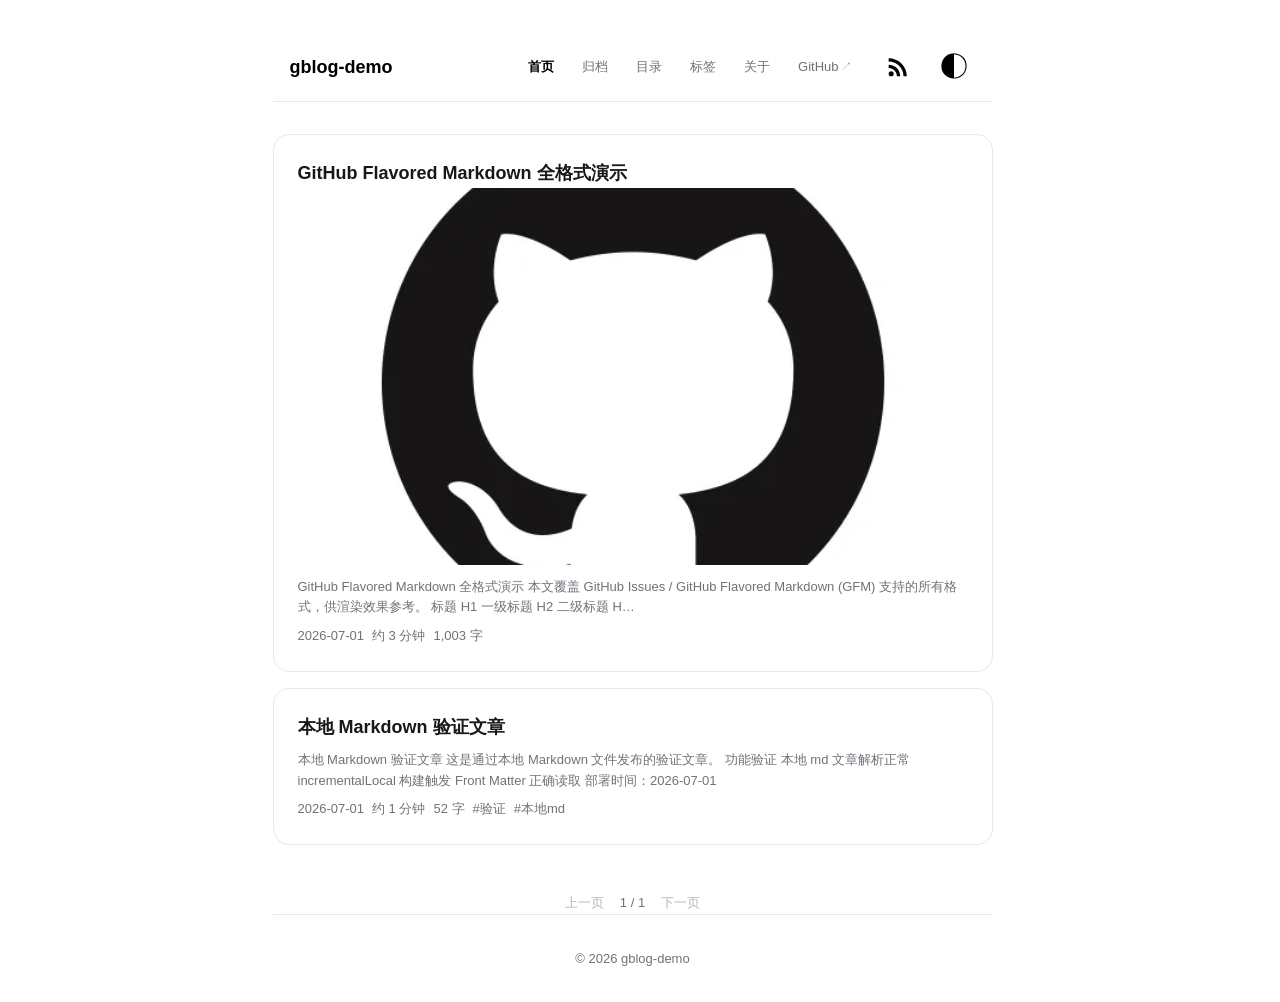
==== index.html @ 55677145 "build: workflow_dispatch" ====
<!doctype html>
<html lang="zh-CN" data-root="./">
  <head>
<meta charset="UTF-8" />
    <meta name="viewport" content="width=device-width, initial-scale=1.0" />
    <title>gblog-demo</title>
    <meta name="description" content="A static blog built from GitHub Issues and local Markdown" />
    <meta property="og:type" content="website" />
    <meta property="og:title" content="gblog-demo" />
    <meta property="og:site_name" content="gblog-demo" />
    <meta property="og:description" content="A static blog built from GitHub Issues and local Markdown" />
    <meta name="twitter:card" content="summary" />
    <meta name="twitter:title" content="gblog-demo" />
    <meta name="twitter:description" content="A static blog built from GitHub Issues and local Markdown" />
    
    
    
    <link rel="icon" type="image/svg+xml" href="./favicon.svg" />
    <!-- 字体: 全部使用系统字体栈 (不加载 web 字体, 不连第三方 CDN); 字体族见皮肤 --gb-font-*. -->
    <script>window.__data={site:fetch("./site.json").then(function(r){return r.json()}).catch(function(){return{}}),years:fetch("./data/years.json").then(function(r){return r.json()}).catch(function(){return[]})}</script>
    <script>window.__content={"toc":true,"tocMinHeadings":2,"tocCollapseBelow":5,"codeCopy":true,"imageZoom":true,"share":{"enabled":true,"networks":["copy","x","telegram","weibo"]},"widgets":true}</script>
    <script>window.__chrome=fetch((document.documentElement.dataset.root||"./")+"chrome.json").then(function(F){return F.json()}).catch(function(){return null});(function(){var F="theme";function M(){try{return localStorage.getItem(F)}catch(q){return null}}function I(){return M()||"system"}function O(){return window.matchMedia&&window.matchMedia("(prefers-color-scheme: dark)").matches}function J(q){return q==="dark"||q!=="light"&&O()}function A(){var q=I(),z=J(q);document.documentElement.classList.toggle("dark",z),document.documentElement.dataset.theme=q;var w=document.querySelector("iframe.giscus-frame");if(w&&w.contentWindow)w.contentWindow.postMessage({giscus:{setConfig:{theme:z?"https://night2049.github.io/gblog-demo/giscus-dark.css":"https://night2049.github.io/gblog-demo/giscus-light.css"}}},"https://giscus.app")}A();function P(){var q=J(I())?"light":"dark";try{localStorage.setItem(F,q)}catch(z){}A()}function L(){var q=location.pathname.split("/").pop()||"index.html",z=document.querySelectorAll(".site-nav a");for(var w=0;w<z.length;w++){var G=(z[w].getAttribute("href")||"").split("/").pop();if(G&&G===q)z[w].setAttribute("aria-current","page")}}function Q(){var q=document.querySelector(".site-header");if(!q)return;var z=window.scrollY||0,w=!1;function G(){w=!1;var B=window.scrollY||0;q.classList.toggle("is-scrolled",B>4);var R=window.matchMedia("(max-width: 767px)").matches;if(!R)q.classList.remove("is-hidden");else if(B<=8||B<z-4)q.classList.remove("is-hidden");else if(B>z+6)q.classList.add("is-hidden");z=B}window.addEventListener("scroll",function(){if(!w)w=!0,requestAnimationFrame(G)},{passive:!0})}if(document.addEventListener("DOMContentLoaded",function(){var q=document.getElementById("theme-toggle");if(q)q.addEventListener("click",P);L(),Q(),A()}),document.addEventListener("chrome:ready",L),window.matchMedia)window.matchMedia("(prefers-color-scheme: dark)").addEventListener("change",function(){if(I()==="system")A()});window.addEventListener("message",function(q){if(q.origin==="https://giscus.app"&&q.data&&q.data.giscus)A()})})();</script>
    <!-- app.css 置于内联脚本之后: 内联 kickoff/无闪烁脚本不被样式表加载阻塞 (规范: CSS 后的脚本须等样式表), 确保 fetch 最早发起. -->
    <link rel="stylesheet" href="./app.css" />
  </head>
  <body>
    <main class="page">
<header class="site-header">
      <div class="site-logo" id="site-logo"></div>
      <nav class="site-nav" id="site-nav"></nav>
      <div class="header-actions">
        <button
          id="nav-toggle"
          class="nav-toggle"
          type="button"
          aria-label="菜单"
          aria-haspopup="true"
          aria-controls="site-nav"
          aria-expanded="false"
        >
          <svg viewBox="0 0 24 24" width="28" height="28" fill="currentColor" aria-hidden="true">
            <path d="M3 6h18v2H3zm0 5h18v2H3zm0 5h18v2H3z" />
          </svg>
        </button>
        <div class="rss-menu" id="rss-menu">
          <button
            id="rss-toggle"
            class="rss-toggle"
            type="button"
            aria-label="订阅 (RSS)"
            aria-haspopup="true"
            aria-controls="rss-links"
            aria-expanded="false"
          >
            <svg viewBox="0 0 24 24" width="28" height="28" fill="currentColor" aria-hidden="true">
              <circle cx="6.18" cy="17.82" r="2.18" />
              <path d="M4 4.44v2.83c7.03 0 12.73 5.7 12.73 12.73h2.83C19.56 11.4 12.6 4.44 4 4.44z" />
              <path d="M4 10.1v2.83c3.9 0 7.07 3.17 7.07 7.07h2.83C13.9 14.4 9.6 10.1 4 10.1z" />
            </svg>
          </button>
          <div class="rss-panel" id="rss-links" role="menu" hidden></div>
        </div>
        <button
          id="theme-toggle"
          class="theme-toggle"
          type="button"
          aria-label="切换主题"
        ></button>
      </div>
    </header>
<!-- 列表页共用骨架 (挂载点超集): home/archive/tag/dir 共用, 各页专属脚本按需填充;
         未用到的空容器经 :empty 隐藏 (见 layout.css), 不产生视觉. -->
    <h1 id="page-title" class="post-title"></h1>
    <nav id="years" class="year-nav"></nav>
    <div id="map" class="dir-map"></div>
    <ul id="posts" class="post-list"></ul>
    <nav id="pager" class="pager"></nav>
<footer class="site-footer">
      <div class="footer-line" id="site-footer"></div>
    </footer>
    </main>
    <script src="./chrome.js" defer></script>
    <back-to-top></back-to-top>
    <script src="./browse.js" defer></script>
    <script src="./app.js" defer></script>
    <script src="./widgets.js" defer></script>
  </body>
</html>
---- app.css ----
/*! tailwindcss v4.3.2 | MIT License | https://tailwindcss.com */
@layer properties{@supports (((-webkit-hyphens:none)) and (not (margin-trim:inline))) or ((-moz-orient:inline) and (not (color:rgb(from red r g b)))){*,:before,:after,::backdrop{--tw-rotate-x:initial;--tw-rotate-y:initial;--tw-rotate-z:initial;--tw-skew-x:initial;--tw-skew-y:initial;--tw-shadow:0 0 #0000;--tw-shadow-color:initial;--tw-shadow-alpha:100%;--tw-inset-shadow:0 0 #0000;--tw-inset-shadow-color:initial;--tw-inset-shadow-alpha:100%;--tw-ring-color:initial;--tw-ring-shadow:0 0 #0000;--tw-inset-ring-color:initial;--tw-inset-ring-shadow:0 0 #0000;--tw-ring-inset:initial;--tw-ring-offset-width:0px;--tw-ring-offset-color:#fff;--tw-ring-offset-shadow:0 0 #0000;--tw-blur:initial;--tw-brightness:initial;--tw-contrast:initial;--tw-grayscale:initial;--tw-hue-rotate:initial;--tw-invert:initial;--tw-opacity:initial;--tw-saturate:initial;--tw-sepia:initial;--tw-drop-shadow:initial;--tw-drop-shadow-color:initial;--tw-drop-shadow-alpha:100%;--tw-drop-shadow-size:initial}}}@layer theme{:root,:host{--font-sans:ui-sans-serif, system-ui, sans-serif, "Apple Color Emoji", "Segoe UI Emoji", "Segoe UI Symbol", "Noto Color Emoji";--font-mono:ui-monospace, SFMono-Regular, Menlo, Monaco, Consolas, "Liberation Mono", "Courier New", monospace;--default-transition-duration:.15s;--default-transition-timing-function:cubic-bezier(.4, 0, .2, 1);--default-font-family:var(--font-sans);--default-mono-font-family:var(--font-mono)}}@layer base{*,:after,:before,::backdrop{box-sizing:border-box;border:0 solid;margin:0;padding:0}::file-selector-button{box-sizing:border-box;border:0 solid;margin:0;padding:0}html,:host{-webkit-text-size-adjust:100%;tab-size:4;line-height:1.5;font-family:var(--default-font-family,ui-sans-serif, system-ui, sans-serif, "Apple Color Emoji", "Segoe UI Emoji", "Segoe UI Symbol", "Noto Color Emoji");font-feature-settings:var(--default-font-feature-settings,normal);font-variation-settings:var(--default-font-variation-settings,normal);-webkit-tap-highlight-color:transparent}hr{height:0;color:inherit;border-top-width:1px}abbr:where([title]){-webkit-text-decoration:underline dotted;text-decoration:underline dotted}h1,h2,h3,h4,h5,h6{font-size:inherit;font-weight:inherit}a{color:inherit;-webkit-text-decoration:inherit;-webkit-text-decoration:inherit;-webkit-text-decoration:inherit;text-decoration:inherit}b,strong{font-weight:bolder}code,kbd,samp,pre{font-family:var(--default-mono-font-family,ui-monospace, SFMono-Regular, Menlo, Monaco, Consolas, "Liberation Mono", "Courier New", monospace);font-feature-settings:var(--default-mono-font-feature-settings,normal);font-variation-settings:var(--default-mono-font-variation-settings,normal);font-size:1em}small{font-size:80%}sub,sup{vertical-align:baseline;font-size:75%;line-height:0;position:relative}sub{bottom:-.25em}sup{top:-.5em}table{text-indent:0;border-color:inherit;border-collapse:collapse}:-moz-focusring{outline:auto}progress{vertical-align:baseline}summary{display:list-item}ol,ul,menu{list-style:none}img,svg,video,canvas,audio,iframe,embed,object{vertical-align:middle;display:block}img,video{max-width:100%;height:auto}button,input,select,optgroup,textarea{font:inherit;font-feature-settings:inherit;font-variation-settings:inherit;letter-spacing:inherit;color:inherit;opacity:1;background-color:#0000;border-radius:0}::file-selector-button{font:inherit;font-feature-settings:inherit;font-variation-settings:inherit;letter-spacing:inherit;color:inherit;opacity:1;background-color:#0000;border-radius:0}:where(select:is([multiple],[size])) optgroup{font-weight:bolder}:where(select:is([multiple],[size])) optgroup option{padding-inline-start:20px}::file-selector-button{margin-inline-end:4px}::placeholder{opacity:1}@supports (not ((-webkit-appearance:-apple-pay-button))) or (contain-intrinsic-size:1px){::placeholder{color:currentColor}@supports (color:color-mix(in lab, red, red)){::placeholder{color:color-mix(in oklab, currentcolor 50%, transparent)}}}textarea{resize:vertical}::-webkit-search-decoration{-webkit-appearance:none}::-webkit-date-and-time-value{min-height:1lh;text-align:inherit}::-webkit-datetime-edit{display:inline-flex}::-webkit-datetime-edit-fields-wrapper{padding:0}::-webkit-datetime-edit{padding-block:0}::-webkit-datetime-edit-year-field{padding-block:0}::-webkit-datetime-edit-month-field{padding-block:0}::-webkit-datetime-edit-day-field{padding-block:0}::-webkit-datetime-edit-hour-field{padding-block:0}::-webkit-datetime-edit-minute-field{padding-block:0}::-webkit-datetime-edit-second-field{padding-block:0}::-webkit-datetime-edit-millisecond-field{padding-block:0}::-webkit-datetime-edit-meridiem-field{padding-block:0}::-webkit-calendar-picker-indicator{line-height:1}:-moz-ui-invalid{box-shadow:none}button,input:where([type=button],[type=reset],[type=submit]){appearance:button}::file-selector-button{appearance:button}::-webkit-inner-spin-button{height:auto}::-webkit-outer-spin-button{height:auto}[hidden]:where(:not([hidden=until-found])){display:none!important}html{-webkit-text-size-adjust:100%;scrollbar-gutter:stable}body{background:var(--gb-surface);color:var(--gb-on-surface);font-family:var(--gb-font-body);font-size:var(--gb-text-body);margin:0;line-height:1.6}code,pre,kbd,samp{font-family:var(--gb-font-mono)}:focus-visible{outline:2px solid var(--gb-focus-ring);outline-offset:2px}img{max-width:100%;height:auto}}@layer components{.page{min-height:100dvh;max-width:var(--gb-measure);padding-inline:var(--gb-gutter);padding-block:var(--gb-space-6);flex-direction:column;margin-inline:auto;display:flex}.site-header{top:var(--gb-space-3);z-index:var(--gb-z-sticky);justify-content:space-between;align-items:center;gap:var(--gb-space-3);margin-bottom:var(--gb-space-6);padding-block:var(--gb-space-3);padding-inline:var(--gb-space-4);background:var(--gb-surface);border:1px solid #0000;border-bottom-color:var(--gb-outline-variant);flex-wrap:wrap;transition:transform .3s,border-radius .25s,box-shadow .25s,border-color .25s;display:flex;position:sticky}.site-header.is-scrolled{border-color:var(--gb-outline-variant);border-radius:var(--gb-shape-xl);box-shadow:var(--gb-shadow-paper)}.site-header.is-hidden{transform:translateY(-100%)}.site-logo{align-items:center;gap:var(--gb-space-2);font-size:var(--gb-text-title);font-weight:700;display:inline-flex}.site-logo-link{color:var(--gb-primary);text-decoration:none}.site-logo-img{width:auto;height:28px;display:block}.site-nav{align-items:center;gap:var(--gb-space-1);font-size:var(--gb-text-label);flex-wrap:wrap;flex:auto;justify-content:flex-end;display:flex}.site-nav a{min-height:44px;padding-inline:var(--gb-space-3);border-radius:var(--gb-shape-full);color:var(--gb-on-surface-variant);align-items:center;text-decoration:none;display:inline-flex}.site-nav a[aria-current=page]{color:var(--gb-primary);font-weight:600}.site-nav .nav-external:after{content:"↗";opacity:.7;margin-left:2px;font-size:.85em}.theme-toggle,.rss-toggle,.nav-toggle{cursor:pointer;width:44px;height:44px;color:var(--gb-primary);background:0 0;border:none;flex:none;justify-content:center;align-items:center;padding:0;line-height:1;transition:color .2s;display:inline-flex}.theme-toggle{font-size:1.75rem}.theme-toggle:before{content:"◐"}html[data-theme=light] .theme-toggle:before{content:"☀"}html[data-theme=dark] .theme-toggle:before{content:"☾"}.theme-toggle:hover,.rss-toggle:hover,.nav-toggle:hover,.rss-toggle[aria-expanded=true],.nav-toggle[aria-expanded=true]{color:var(--gb-primary)}@supports (color:color-mix(in lab, red, red)){.theme-toggle:hover,.rss-toggle:hover,.nav-toggle:hover,.rss-toggle[aria-expanded=true],.nav-toggle[aria-expanded=true]{color:color-mix(in srgb, var(--gb-primary) 78%, var(--gb-on-surface))}}.header-actions{align-items:center;gap:var(--gb-space-3);flex:none;margin-left:auto;display:inline-flex}.rss-menu{flex:none;display:inline-flex;position:relative}.rss-panel{top:calc(100% + var(--gb-space-2));z-index:var(--gb-z-overlay);min-width:9rem;padding:var(--gb-space-2);background:var(--gb-surface);border:1px solid var(--gb-outline-variant);border-radius:var(--gb-shape-md);box-shadow:var(--gb-shadow-2);flex-direction:column;gap:2px;display:flex;position:absolute;right:0}.rss-panel[hidden]{display:none}.rss-panel a{min-height:40px;padding:0 var(--gb-space-3);border-radius:var(--gb-shape-sm);color:var(--gb-on-surface-variant);font-size:var(--gb-text-label);align-items:center;text-decoration:none;display:flex}.rss-panel a:hover{background:var(--gb-state-hover);color:var(--gb-primary)}.rss-menu:has(#rss-links:empty){display:none}.post-list{gap:var(--gb-space-4);flex-direction:column;margin:0;padding:0;list-style:none;display:flex}.post-card{padding:calc(var(--gb-space-5) * var(--gb-density));border:1px solid var(--gb-outline-variant);border-radius:var(--gb-shape-lg);background:var(--gb-surface-container-low);text-decoration:none;display:block}.post-card-title{font-size:var(--gb-text-title);color:var(--gb-on-surface);font-weight:600}.post-meta{align-items:center;gap:var(--gb-space-2);margin-top:var(--gb-space-2);font-size:var(--gb-text-label);color:var(--gb-on-surface-variant);flex-wrap:wrap;display:flex}.post-card-date{color:var(--gb-on-surface-variant)}.tag{color:var(--gb-on-surface-variant);font-size:var(--gb-text-label);align-items:center;display:inline-flex}.tag-link{text-decoration:none}.pager{justify-content:center;align-items:center;gap:var(--gb-space-4);margin-top:var(--gb-space-7);font-size:var(--gb-text-label);color:var(--gb-on-surface-variant);display:flex}.pager a{color:var(--gb-primary);text-decoration:none}.pager a:hover{text-decoration:underline}.pager .disabled{color:var(--gb-on-surface-variant);opacity:.5}.empty{margin-top:var(--gb-space-7);text-align:center;font-size:var(--gb-text-label);color:var(--gb-on-surface-variant)}.post-article{margin-top:var(--gb-space-5);padding:var(--gb-space-7) var(--gb-space-6);background:var(--gb-surface);border:1px solid var(--gb-outline-variant);border-radius:var(--gb-shape-xl);box-shadow:var(--gb-shadow-paper)}.giscus{margin-top:var(--gb-space-5);padding:var(--gb-space-6);background:var(--gb-surface);border:1px solid var(--gb-outline-variant);border-radius:var(--gb-shape-xl);box-shadow:var(--gb-shadow-paper)}.dark .post-article,.dark .giscus,.dark .site-header.is-scrolled{box-shadow:none}.post-title{font-size:var(--gb-text-display);color:var(--gb-on-surface);font-weight:700;line-height:1.2}.post-meta-row{align-items:center;gap:var(--gb-space-2);margin-top:var(--gb-space-3);font-size:var(--gb-text-label);color:var(--gb-on-surface-variant);flex-wrap:wrap;display:flex}.year-nav{gap:var(--gb-space-2);margin:var(--gb-space-4) 0 var(--gb-space-6);flex-wrap:wrap;display:flex}.year-link{color:var(--gb-on-surface-variant);text-underline-offset:3px;font-size:var(--gb-text-label);text-decoration:underline}.year-link.active{color:var(--gb-primary);font-weight:600}.dir-map{gap:var(--gb-space-3);margin-top:var(--gb-space-5);flex-direction:column;display:flex}.dir-map-item{padding:var(--gb-space-4);border:1px solid var(--gb-outline-variant);border-radius:var(--gb-shape-lg);background:var(--gb-surface-container-low);color:var(--gb-on-surface);justify-content:space-between;align-items:center;text-decoration:none;display:flex}.dir-count{padding:2px var(--gb-space-2);border:1px solid var(--gb-outline-variant);border-radius:var(--gb-shape-full);color:var(--gb-on-surface-variant);font-size:var(--gb-text-label);align-items:center;display:inline-flex}.back-link{margin-bottom:var(--gb-space-3);color:var(--gb-primary);font-size:var(--gb-text-label);text-decoration:none;display:inline-block}.site-footer{color:var(--gb-on-surface-variant);font-size:var(--gb-text-label);margin-top:auto;line-height:1.8}.site-footer a{color:var(--gb-on-surface-variant);text-decoration:none}.site-footer a:hover{color:var(--gb-primary);text-decoration:underline}.footer-line{justify-content:center;align-items:center;gap:var(--gb-space-3);padding-top:var(--gb-space-6);border-top:1px solid var(--gb-outline-variant);flex-wrap:wrap;display:flex}.footer-beian{align-items:center;gap:4px;display:inline-flex}}@layer utilities{.absolute{position:absolute}.fixed{position:fixed}.relative{position:relative}.static{position:static}.container{width:100%}@media (min-width:40rem){.container{max-width:40rem}}@media (min-width:48rem){.container{max-width:48rem}}@media (min-width:64rem){.container{max-width:64rem}}@media (min-width:80rem){.container{max-width:80rem}}@media (min-width:96rem){.container{max-width:96rem}}.prose{color:var(--tw-prose-body);max-width:65ch}.prose :where(p):not(:where([class~=not-prose],[class~=not-prose] *)){margin-top:1.25em;margin-bottom:1.25em}.prose :where([class~=lead]):not(:where([class~=not-prose],[class~=not-prose] *)){color:var(--tw-prose-lead);margin-top:1.2em;margin-bottom:1.2em;font-size:1.25em;line-height:1.6}.prose :where(a):not(:where([class~=not-prose],[class~=not-prose] *)){color:var(--tw-prose-links);font-weight:500;text-decoration:underline}.prose :where(strong):not(:where([class~=not-prose],[class~=not-prose] *)){color:var(--tw-prose-bold);font-weight:600}.prose :where(a strong):not(:where([class~=not-prose],[class~=not-prose] *)),.prose :where(blockquote strong):not(:where([class~=not-prose],[class~=not-prose] *)),.prose :where(thead th strong):not(:where([class~=not-prose],[class~=not-prose] *)){color:inherit}.prose :where(ol):not(:where([class~=not-prose],[class~=not-prose] *)){margin-top:1.25em;margin-bottom:1.25em;padding-inline-start:1.625em;list-style-type:decimal}.prose :where(ol[type=A]):not(:where([class~=not-prose],[class~=not-prose] *)){list-style-type:upper-alpha}.prose :where(ol[type=a]):not(:where([class~=not-prose],[class~=not-prose] *)){list-style-type:lower-alpha}.prose :where(ol[type=A s]):not(:where([class~=not-prose],[class~=not-prose] *)){list-style-type:upper-alpha}.prose :where(ol[type=a s]):not(:where([class~=not-prose],[class~=not-prose] *)){list-style-type:lower-alpha}.prose :where(ol[type=I]):not(:where([class~=not-prose],[class~=not-prose] *)){list-style-type:upper-roman}.prose :where(ol[type=i]):not(:where([class~=not-prose],[class~=not-prose] *)){list-style-type:lower-roman}.prose :where(ol[type=I s]):not(:where([class~=not-prose],[class~=not-prose] *)){list-style-type:upper-roman}.prose :where(ol[type=i s]):not(:where([class~=not-prose],[class~=not-prose] *)){list-style-type:lower-roman}.prose :where(ol[type="1"]):not(:where([class~=not-prose],[class~=not-prose] *)){list-style-type:decimal}.prose :where(ul):not(:where([class~=not-prose],[class~=not-prose] *)){margin-top:1.25em;margin-bottom:1.25em;padding-inline-start:1.625em;list-style-type:disc}.prose :where(ol>li):not(:where([class~=not-prose],[class~=not-prose] *))::marker{color:var(--tw-prose-counters);font-weight:400}.prose :where(ul>li):not(:where([class~=not-prose],[class~=not-prose] *))::marker{color:var(--tw-prose-bullets)}.prose :where(dt):not(:where([class~=not-prose],[class~=not-prose] *)){color:var(--tw-prose-headings);margin-top:1.25em;font-weight:600}.prose :where(hr):not(:where([class~=not-prose],[class~=not-prose] *)){border-color:var(--tw-prose-hr);border-top-width:1px;margin-top:3em;margin-bottom:3em}.prose :where(blockquote):not(:where([class~=not-prose],[class~=not-prose] *)){color:var(--tw-prose-quotes);border-inline-start-width:.25rem;border-inline-start-color:var(--tw-prose-quote-borders);quotes:"“""”""‘""’";margin-top:1.6em;margin-bottom:1.6em;padding-inline-start:1em;font-style:italic;font-weight:500}.prose :where(blockquote p:first-of-type):not(:where([class~=not-prose],[class~=not-prose] *)):before{content:open-quote}.prose :where(blockquote p:last-of-type):not(:where([class~=not-prose],[class~=not-prose] *)):after{content:close-quote}.prose :where(h1):not(:where([class~=not-prose],[class~=not-prose] *)){color:var(--tw-prose-headings);margin-top:0;margin-bottom:.888889em;font-size:2.25em;font-weight:800;line-height:1.11111}.prose :where(h1 strong):not(:where([class~=not-prose],[class~=not-prose] *)){color:inherit;font-weight:900}.prose :where(h2):not(:where([class~=not-prose],[class~=not-prose] *)){color:var(--tw-prose-headings);margin-top:2em;margin-bottom:1em;font-size:1.5em;font-weight:700;line-height:1.33333}.prose :where(h2 strong):not(:where([class~=not-prose],[class~=not-prose] *)){color:inherit;font-weight:800}.prose :where(h3):not(:where([class~=not-prose],[class~=not-prose] *)){color:var(--tw-prose-headings);margin-top:1.6em;margin-bottom:.6em;font-size:1.25em;font-weight:600;line-height:1.6}.prose :where(h3 strong):not(:where([class~=not-prose],[class~=not-prose] *)){color:inherit;font-weight:700}.prose :where(h4):not(:where([class~=not-prose],[class~=not-prose] *)){color:var(--tw-prose-headings);margin-top:1.5em;margin-bottom:.5em;font-weight:600;line-height:1.5}.prose :where(h4 strong):not(:where([class~=not-prose],[class~=not-prose] *)){color:inherit;font-weight:700}.prose :where(img):not(:where([class~=not-prose],[class~=not-prose] *)){margin-top:2em;margin-bottom:2em}.prose :where(picture):not(:where([class~=not-prose],[class~=not-prose] *)){margin-top:2em;margin-bottom:2em;display:block}.prose :where(video):not(:where([class~=not-prose],[class~=not-prose] *)){margin-top:2em;margin-bottom:2em}.prose :where(kbd):not(:where([class~=not-prose],[class~=not-prose] *)){color:var(--tw-prose-kbd);box-shadow:0 0 0 1px var(--tw-prose-kbd-shadows), 0 3px 0 var(--tw-prose-kbd-shadows);padding-top:.1875em;padding-inline-end:.375em;padding-bottom:.1875em;border-radius:.3125rem;padding-inline-start:.375em;font-family:inherit;font-size:.875em;font-weight:500}.prose :where(code):not(:where([class~=not-prose],[class~=not-prose] *)){color:var(--tw-prose-code);font-size:.875em;font-weight:600}.prose :where(code):not(:where([class~=not-prose],[class~=not-prose] *)):before,.prose :where(code):not(:where([class~=not-prose],[class~=not-prose] *)):after{content:"`"}.prose :where(a code):not(:where([class~=not-prose],[class~=not-prose] *)),.prose :where(h1 code):not(:where([class~=not-prose],[class~=not-prose] *)){color:inherit}.prose :where(h2 code):not(:where([class~=not-prose],[class~=not-prose] *)){color:inherit;font-size:.875em}.prose :where(h3 code):not(:where([class~=not-prose],[class~=not-prose] *)){color:inherit;font-size:.9em}.prose :where(h4 code):not(:where([class~=not-prose],[class~=not-prose] *)),.prose :where(blockquote code):not(:where([class~=not-prose],[class~=not-prose] *)),.prose :where(thead th code):not(:where([class~=not-prose],[class~=not-prose] *)){color:inherit}.prose :where(pre):not(:where([class~=not-prose],[class~=not-prose] *)){color:var(--tw-prose-pre-code);background-color:var(--tw-prose-pre-bg);padding-top:.857143em;padding-inline-end:1.14286em;padding-bottom:.857143em;border-radius:.375rem;margin-top:1.71429em;margin-bottom:1.71429em;padding-inline-start:1.14286em;font-size:.875em;font-weight:400;line-height:1.71429;overflow-x:auto}.prose :where(pre code):not(:where([class~=not-prose],[class~=not-prose] *)){font-weight:inherit;color:inherit;font-size:inherit;font-family:inherit;line-height:inherit;background-color:#0000;border-width:0;border-radius:0;padding:0}.prose :where(pre code):not(:where([class~=not-prose],[class~=not-prose] *)):before,.prose :where(pre code):not(:where([class~=not-prose],[class~=not-prose] *)):after{content:none}.prose :where(table):not(:where([class~=not-prose],[class~=not-prose] *)){table-layout:auto;width:100%;margin-top:2em;margin-bottom:2em;font-size:.875em;line-height:1.71429}.prose :where(thead):not(:where([class~=not-prose],[class~=not-prose] *)){border-bottom-width:1px;border-bottom-color:var(--tw-prose-th-borders)}.prose :where(thead th):not(:where([class~=not-prose],[class~=not-prose] *)){color:var(--tw-prose-headings);vertical-align:bottom;padding-inline-end:.571429em;padding-bottom:.571429em;padding-inline-start:.571429em;font-weight:600}.prose :where(tbody tr):not(:where([class~=not-prose],[class~=not-prose] *)){border-bottom-width:1px;border-bottom-color:var(--tw-prose-td-borders)}.prose :where(tbody tr:last-child):not(:where([class~=not-prose],[class~=not-prose] *)){border-bottom-width:0}.prose :where(tbody td):not(:where([class~=not-prose],[class~=not-prose] *)){vertical-align:baseline}.prose :where(tfoot):not(:where([class~=not-prose],[class~=not-prose] *)){border-top-width:1px;border-top-color:var(--tw-prose-th-borders)}.prose :where(tfoot td):not(:where([class~=not-prose],[class~=not-prose] *)){vertical-align:top}.prose :where(th,td):not(:where([class~=not-prose],[class~=not-prose] *)){text-align:start}.prose :where(figure>*):not(:where([class~=not-prose],[class~=not-prose] *)){margin-top:0;margin-bottom:0}.prose :where(figcaption):not(:where([class~=not-prose],[class~=not-prose] *)){color:var(--tw-prose-captions);margin-top:.857143em;font-size:.875em;line-height:1.42857}.prose{--tw-prose-body:oklch(37.3% .034 259.733);--tw-prose-headings:oklch(21% .034 264.665);--tw-prose-lead:oklch(44.6% .03 256.802);--tw-prose-links:oklch(21% .034 264.665);--tw-prose-bold:oklch(21% .034 264.665);--tw-prose-counters:oklch(55.1% .027 264.364);--tw-prose-bullets:oklch(87.2% .01 258.338);--tw-prose-hr:oklch(92.8% .006 264.531);--tw-prose-quotes:oklch(21% .034 264.665);--tw-prose-quote-borders:oklch(92.8% .006 264.531);--tw-prose-captions:oklch(55.1% .027 264.364);--tw-prose-kbd:oklch(21% .034 264.665);--tw-prose-kbd-shadows:oklab(21% -.00316127 -.0338527/.1);--tw-prose-code:oklch(21% .034 264.665);--tw-prose-pre-code:oklch(92.8% .006 264.531);--tw-prose-pre-bg:oklch(27.8% .033 256.848);--tw-prose-th-borders:oklch(87.2% .01 258.338);--tw-prose-td-borders:oklch(92.8% .006 264.531);--tw-prose-invert-body:oklch(87.2% .01 258.338);--tw-prose-invert-headings:#fff;--tw-prose-invert-lead:oklch(70.7% .022 261.325);--tw-prose-invert-links:#fff;--tw-prose-invert-bold:#fff;--tw-prose-invert-counters:oklch(70.7% .022 261.325);--tw-prose-invert-bullets:oklch(44.6% .03 256.802);--tw-prose-invert-hr:oklch(37.3% .034 259.733);--tw-prose-invert-quotes:oklch(96.7% .003 264.542);--tw-prose-invert-quote-borders:oklch(37.3% .034 259.733);--tw-prose-invert-captions:oklch(70.7% .022 261.325);--tw-prose-invert-kbd:#fff;--tw-prose-invert-kbd-shadows:#ffffff1a;--tw-prose-invert-code:#fff;--tw-prose-invert-pre-code:oklch(87.2% .01 258.338);--tw-prose-invert-pre-bg:#00000080;--tw-prose-invert-th-borders:oklch(44.6% .03 256.802);--tw-prose-invert-td-borders:oklch(37.3% .034 259.733);font-size:1rem;line-height:1.75}.prose :where(picture>img):not(:where([class~=not-prose],[class~=not-prose] *)){margin-top:0;margin-bottom:0}.prose :where(li):not(:where([class~=not-prose],[class~=not-prose] *)){margin-top:.5em;margin-bottom:.5em}.prose :where(ol>li):not(:where([class~=not-prose],[class~=not-prose] *)),.prose :where(ul>li):not(:where([class~=not-prose],[class~=not-prose] *)){padding-inline-start:.375em}.prose :where(.prose>ul>li p):not(:where([class~=not-prose],[class~=not-prose] *)){margin-top:.75em;margin-bottom:.75em}.prose :where(.prose>ul>li>p:first-child):not(:where([class~=not-prose],[class~=not-prose] *)){margin-top:1.25em}.prose :where(.prose>ul>li>p:last-child):not(:where([class~=not-prose],[class~=not-prose] *)){margin-bottom:1.25em}.prose :where(.prose>ol>li>p:first-child):not(:where([class~=not-prose],[class~=not-prose] *)){margin-top:1.25em}.prose :where(.prose>ol>li>p:last-child):not(:where([class~=not-prose],[class~=not-prose] *)){margin-bottom:1.25em}.prose :where(ul ul,ul ol,ol ul,ol ol):not(:where([class~=not-prose],[class~=not-prose] *)){margin-top:.75em;margin-bottom:.75em}.prose :where(dl):not(:where([class~=not-prose],[class~=not-prose] *)){margin-top:1.25em;margin-bottom:1.25em}.prose :where(dd):not(:where([class~=not-prose],[class~=not-prose] *)){margin-top:.5em;padding-inline-start:1.625em}.prose :where(hr+*):not(:where([class~=not-prose],[class~=not-prose] *)),.prose :where(h2+*):not(:where([class~=not-prose],[class~=not-prose] *)),.prose :where(h3+*):not(:where([class~=not-prose],[class~=not-prose] *)),.prose :where(h4+*):not(:where([class~=not-prose],[class~=not-prose] *)){margin-top:0}.prose :where(thead th:first-child):not(:where([class~=not-prose],[class~=not-prose] *)){padding-inline-start:0}.prose :where(thead th:last-child):not(:where([class~=not-prose],[class~=not-prose] *)){padding-inline-end:0}.prose :where(tbody td,tfoot td):not(:where([class~=not-prose],[class~=not-prose] *)){padding-top:.571429em;padding-inline-end:.571429em;padding-bottom:.571429em;padding-inline-start:.571429em}.prose :where(tbody td:first-child,tfoot td:first-child):not(:where([class~=not-prose],[class~=not-prose] *)){padding-inline-start:0}.prose :where(tbody td:last-child,tfoot td:last-child):not(:where([class~=not-prose],[class~=not-prose] *)){padding-inline-end:0}.prose :where(figure):not(:where([class~=not-prose],[class~=not-prose] *)){margin-top:2em;margin-bottom:2em}.prose :where(.prose>:first-child):not(:where([class~=not-prose],[class~=not-prose] *)){margin-top:0}.prose :where(.prose>:last-child):not(:where([class~=not-prose],[class~=not-prose] *)){margin-bottom:0}.block{display:block}.contents{display:contents}.hidden{display:none}.inline{display:inline}.transform{transform:var(--tw-rotate-x,) var(--tw-rotate-y,) var(--tw-rotate-z,) var(--tw-skew-x,) var(--tw-skew-y,)}.resize{resize:both}.truncate{text-overflow:ellipsis;white-space:nowrap;overflow:hidden}.shadow{--tw-shadow:0 1px 3px 0 var(--tw-shadow-color,#0000001a), 0 1px 2px -1px var(--tw-shadow-color,#0000001a);box-shadow:var(--tw-inset-shadow), var(--tw-inset-ring-shadow), var(--tw-ring-offset-shadow), var(--tw-ring-shadow), var(--tw-shadow)}.filter{filter:var(--tw-blur,) var(--tw-brightness,) var(--tw-contrast,) var(--tw-grayscale,) var(--tw-hue-rotate,) var(--tw-invert,) var(--tw-saturate,) var(--tw-sepia,) var(--tw-drop-shadow,)}.transition{transition-property:color,background-color,border-color,outline-color,text-decoration-color,fill,stroke,--tw-gradient-from,--tw-gradient-via,--tw-gradient-to,opacity,box-shadow,transform,translate,scale,rotate,filter,-webkit-backdrop-filter,backdrop-filter,display,content-visibility,overlay,pointer-events;transition-timing-function:var(--tw-ease,var(--default-transition-timing-function));transition-duration:var(--tw-duration,var(--default-transition-duration))}}:root{--gb-shape-xs:4px;--gb-shape-sm:8px;--gb-shape-md:12px;--gb-shape-lg:16px;--gb-shape-xl:32px;--gb-shape-full:9999px;--gb-space-1:4px;--gb-space-2:8px;--gb-space-3:12px;--gb-space-4:16px;--gb-space-5:24px;--gb-space-6:32px;--gb-space-7:48px;--gb-space-8:64px;--gb-density:1;--gb-gutter:16px;--gb-measure:48rem;--gb-z-base:0;--gb-z-sticky:100;--gb-z-overlay:1000;--gb-z-fab:1100;--gb-z-toast:1200;--gb-font-body:-apple-system, BlinkMacSystemFont, "Segoe UI", "PingFang SC", "Microsoft YaHei", "Noto Sans SC", sans-serif;--gb-font-display:var(--gb-font-body);--gb-font-mono:ui-monospace, SFMono-Regular, Menlo, Consolas, monospace;--gb-text-display:clamp(1.75rem, 1.15rem + 2.6vw, 2.25rem);--gb-text-headline:clamp(1.4rem, 1.05rem + 1.5vw, 1.75rem);--gb-text-title:1.125rem;--gb-text-body:1rem;--gb-text-label:.8125rem;--gb-primary:#3b5bdb;--gb-on-primary:#fff;--gb-primary-container:#eef2ff;--gb-on-primary-container:#1c2e6b;--gb-secondary:#71717a;--gb-on-secondary:#fff;--gb-error:#dc2626;--gb-on-error:#fff;--gb-outline:#d4d4d8;--gb-outline-variant:#e8e8ea;--gb-surface:#fff;--gb-surface-dim:#fff;--gb-surface-bright:#fff;--gb-surface-container-lowest:#fff;--gb-surface-container-low:#fff;--gb-surface-container:#fff;--gb-surface-container-high:#f4f4f5;--gb-surface-container-highest:#e4e4e7;--gb-on-surface:#18181b;--gb-on-surface-variant:#71717a;--gb-shadow-1:0 1px 2px #18181b0d;--gb-shadow-2:0 6px 24px #18181b14;--gb-shadow-paper:0 1px 2px #18181b08, 0 6px 22px #18181b0b;--gb-state-hover:var(--gb-primary)}@supports (color:color-mix(in lab, red, red)){:root{--gb-state-hover:color-mix(in srgb, var(--gb-primary) 8%, transparent)}}:root{--gb-state-focus:var(--gb-primary)}@supports (color:color-mix(in lab, red, red)){:root{--gb-state-focus:color-mix(in srgb, var(--gb-primary) 10%, transparent)}}:root{--gb-state-pressed:var(--gb-primary)}@supports (color:color-mix(in lab, red, red)){:root{--gb-state-pressed:color-mix(in srgb, var(--gb-primary) 10%, transparent)}}:root{--gb-focus-ring:var(--gb-primary);--gb-hl-bg:#fafafa;--gb-hl-fg:#24292e;--gb-hl-comment:#6a737d;--gb-hl-keyword:#d73a49;--gb-hl-func:#6f42c1;--gb-hl-string:#032f62;--gb-hl-number:#005cc5;--gb-hl-variable:#e36209;--gb-hl-section:#22863a;--gb-toc-width:14rem;--gb-zoom-overlay:#18181bb8;--gb-error-code-size:clamp(6rem, 22vw, 13rem)}.prose{--tw-prose-body:var(--gb-on-surface);--tw-prose-headings:var(--gb-on-surface);--tw-prose-lead:var(--gb-on-surface-variant);--tw-prose-links:var(--gb-primary);--tw-prose-bold:var(--gb-on-surface);--tw-prose-counters:var(--gb-on-surface-variant);--tw-prose-bullets:var(--gb-outline);--tw-prose-hr:var(--gb-outline-variant);--tw-prose-quotes:var(--gb-on-surface-variant);--tw-prose-quote-borders:var(--gb-outline-variant);--tw-prose-captions:var(--gb-on-surface-variant);--tw-prose-kbd:var(--gb-on-surface);--tw-prose-kbd-shadows:15 23 42;--tw-prose-code:var(--gb-on-surface);--tw-prose-pre-code:var(--gb-hl-fg);--tw-prose-pre-bg:var(--gb-hl-bg);--tw-prose-th-borders:var(--gb-outline-variant);--tw-prose-td-borders:var(--gb-outline-variant);max-width:none;font-size:var(--gb-text-body);color:var(--gb-on-surface);line-height:1.75}.prose :where(h2,h3):not(:first-child){margin-top:var(--gb-space-6)}.prose :where(table){display:block;overflow-x:auto}.post-article pre{background:var(--gb-hl-bg);border:1px solid var(--gb-outline-variant);border-radius:var(--gb-shape-md);padding:0;overflow:hidden}.post-article pre code{padding:var(--gb-space-4);color:var(--gb-hl-fg);background:0 0;font-size:.875rem;display:block;overflow-x:auto}.hljs-comment,.hljs-quote{color:var(--gb-hl-comment);font-style:italic}.hljs-keyword,.hljs-selector-tag,.hljs-literal,.hljs-doctag,.hljs-meta .hljs-keyword{color:var(--gb-hl-keyword)}.hljs-title,.hljs-title.function_,.hljs-name{color:var(--gb-hl-func)}.hljs-section{color:var(--gb-hl-section);font-weight:700}.hljs-string,.hljs-regexp,.hljs-addition,.hljs-meta .hljs-string{color:var(--gb-hl-string)}.hljs-number,.hljs-built_in,.hljs-type,.hljs-symbol,.hljs-bullet,.hljs-link{color:var(--gb-hl-number)}.hljs-variable,.hljs-template-variable,.hljs-attr,.hljs-attribute,.hljs-tag{color:var(--gb-hl-variable)}.hljs-emphasis{font-style:italic}.hljs-strong{font-weight:700}.hljs-deletion{color:var(--gb-hl-keyword)}#page-title:empty,.year-nav:empty,.dir-map:empty,.site-footer .footer-line:empty{display:none}@media (min-width:768px){:root{--gb-gutter:24px}}@media (max-width:767px){.post-article,.giscus{padding:var(--gb-space-5) var(--gb-space-4);border-radius:var(--gb-shape-lg)}}@media (prefers-reduced-motion:reduce){*,:before,:after{transition:none!important;animation:none!important}}post-toc{right:var(--gb-space-4);bottom:calc(var(--gb-space-7) + env(safe-area-inset-bottom,0px));z-index:var(--gb-z-overlay);width:min(20rem, calc(100vw - 2 * var(--gb-gutter)));max-height:60vh;padding:var(--gb-space-2) var(--gb-space-3);border:1px solid var(--gb-outline-variant);border-radius:var(--gb-shape-lg);background:var(--gb-surface);box-shadow:var(--gb-shadow-2);font-size:var(--gb-text-label);opacity:0;visibility:hidden;transform:translateY(var(--gb-space-3));transition:opacity .2s,transform .2s,visibility .2s;position:fixed;overflow-y:auto}post-toc.is-open{opacity:1;visibility:visible;transform:none}post-toc:empty{display:none}.toc-head{width:100%;margin-bottom:var(--gb-space-1);padding:var(--gb-space-1) var(--gb-space-2);color:var(--gb-on-surface);font:inherit;text-align:left;cursor:pointer;background:0 0;border:none;font-weight:600;display:block}post-toc .toc-list{padding-left:var(--gb-space-3);margin:0;list-style:none}post-toc>.toc-list{padding-left:0}post-toc .toc-list-item{margin:1px 0}post-toc .toc-link{min-height:32px;padding:var(--gb-space-1) var(--gb-space-2);border-radius:var(--gb-shape-sm);color:var(--gb-on-surface-variant);overflow-wrap:anywhere;line-height:1.5;text-decoration:none;display:block}post-toc .toc-link:hover{background:var(--gb-state-hover);color:var(--gb-primary)}post-toc .toc-link.is-active-link{color:var(--gb-primary);font-weight:600}@media (min-width:1280px){post-toc{top:6.5rem;bottom:auto;left:calc(50% - var(--gb-measure) / 2 - var(--gb-toc-width) - var(--gb-space-5));width:var(--gb-toc-width);max-height:calc(100vh - 9rem);z-index:var(--gb-z-sticky);opacity:1;visibility:visible;background:var(--gb-surface-container-low);box-shadow:none;margin:0;position:fixed;right:auto;transform:none}post-toc:not(.few-entries) .toc-head{cursor:default}post-toc.few-entries:not(.is-open) .toc-list{display:none}post-toc.few-entries .toc-head:after{content:"▸";margin-left:var(--gb-space-2);color:var(--gb-on-surface-variant);font-size:.85em}post-toc.few-entries.is-open .toc-head:after{content:"▾"}}reading-progress{z-index:var(--gb-z-overlay);background:var(--gb-primary);pointer-events:none;width:0;height:3px;transition:width .1s linear;display:block;position:fixed;top:0;left:0}.fab-cluster{right:var(--gb-space-4);bottom:calc(var(--gb-space-4) + env(safe-area-inset-bottom,0px));z-index:var(--gb-z-fab);gap:var(--gb-space-2);opacity:0;visibility:hidden;flex-direction:column;transition:opacity .2s;display:flex;position:fixed}.fab-cluster.is-visible{opacity:1;visibility:visible}.fab-cluster .fab{width:44px;height:44px;color:var(--gb-primary);cursor:pointer;background:0 0;border:none;justify-content:center;align-items:center;padding:0;line-height:1;transition:color .2s;display:inline-flex}.fab-cluster .fab:hover{color:var(--gb-primary)}@supports (color:color-mix(in lab, red, red)){.fab-cluster .fab:hover{color:color-mix(in srgb, var(--gb-primary) 78%, var(--gb-on-surface))}}.fab-cluster .fab svg{fill:currentColor;width:28px;height:28px}@media (min-width:1280px){.fab-cluster{right:calc(50% - var(--gb-measure) / 2 - 32px)}.fab-cluster .fab-toc{display:none}}.share-menu{min-width:8rem;padding:var(--gb-space-2);background:var(--gb-surface);border:1px solid var(--gb-outline-variant);border-radius:var(--gb-shape-md);box-shadow:var(--gb-shadow-2);flex-direction:column;gap:2px;display:flex;position:absolute;bottom:0;right:52px}.share-menu[hidden]{display:none}.share-menu button{min-height:40px;padding:0 var(--gb-space-3);border-radius:var(--gb-shape-sm);color:var(--gb-on-surface-variant);font-size:var(--gb-text-label);text-align:left;cursor:pointer;background:0 0;border:none;align-items:center;display:flex}.share-menu button:hover{background:var(--gb-state-hover);color:var(--gb-primary)}.post-article pre{position:relative}.code-copy{top:var(--gb-space-2);right:var(--gb-space-2);z-index:1;min-height:28px;padding:2px var(--gb-space-2);border:1px solid var(--gb-outline-variant);border-radius:var(--gb-shape-sm);background:var(--gb-surface-container-high);color:var(--gb-on-surface-variant);font-size:var(--gb-text-label);font-family:var(--gb-font-body);cursor:pointer;opacity:0;align-items:center;gap:4px;transition:opacity .2s,color .2s;display:inline-flex;position:absolute}.post-article pre:hover .code-copy,.code-copy:focus-visible{opacity:1}.code-copy.is-copied{color:var(--gb-primary);opacity:1}.medium-zoom-overlay{z-index:var(--gb-z-toast)!important;background:var(--gb-zoom-overlay)!important}.medium-zoom--opened .medium-zoom-overlay{background:var(--gb-zoom-overlay)!important}.medium-zoom-image--opened{z-index:calc(var(--gb-z-toast) + 1)!important}.prose img[data-zoomable]{cursor:zoom-in}.katex-display{margin:var(--gb-space-5) 0;padding-block:var(--gb-space-1);overflow:auto hidden}.katex{font-size:1em}.post-card-cover{aspect-ratio:16/9;width:100%;margin-bottom:var(--gb-space-3);border-radius:var(--gb-shape-md);object-fit:cover;background:var(--gb-surface-container-high);display:block}.post-card-summary{margin-top:var(--gb-space-2);color:var(--gb-on-surface-variant);font-size:var(--gb-text-label);-webkit-line-clamp:2;-webkit-box-orient:vertical;line-height:1.6;display:-webkit-box;overflow:hidden}.tag-cloud{justify-content:center;align-items:baseline;gap:var(--gb-space-3);margin:var(--gb-space-6) 0;flex-wrap:wrap;display:flex}.tag-cloud-item{padding:var(--gb-space-1) var(--gb-space-2);color:var(--gb-on-surface-variant);line-height:1.3;font-size:var(--gb-text-body);align-items:center;gap:4px;text-decoration:none;display:inline-flex}.tag-cloud-item:hover{color:var(--gb-primary)}.tag-cloud-count{color:var(--gb-on-surface-variant);font-size:var(--gb-text-label);opacity:.7}.error-page{justify-content:center;align-items:center;gap:var(--gb-space-4);padding:var(--gb-space-8) 0;text-align:center;flex-direction:column;flex:auto;display:flex}.error-code{font-size:var(--gb-error-code-size);color:var(--gb-outline-variant);letter-spacing:.02em;font-weight:800;line-height:1}.error-message{font-size:var(--gb-text-headline);color:var(--gb-on-surface)}.error-desc{color:var(--gb-on-surface-variant);font-size:var(--gb-text-body)}.error-home{min-height:44px;margin-top:var(--gb-space-3);padding:0 var(--gb-space-5);border-radius:var(--gb-shape-full);background:var(--gb-primary);color:var(--gb-on-primary);font-size:var(--gb-text-label);align-items:center;text-decoration:none;display:inline-flex}@media (max-width:767px){.code-copy{opacity:.7}}.prose :where(h1,h2,h3,h4,h5,h6) .heading-anchor{opacity:0;color:var(--gb-on-surface-variant);margin-left:.3em;font-weight:400;text-decoration:none;transition:opacity .2s}.prose :where(h1,h2,h3,h4,h5,h6) .heading-anchor:before{content:"#"}.prose :where(h1,h2,h3,h4,h5,h6):hover .heading-anchor,.heading-anchor:focus-visible{opacity:1}.giscus-fallback{margin-top:var(--gb-space-5);padding:var(--gb-space-5);border:1px solid var(--gb-outline-variant);border-radius:var(--gb-shape-lg);background:var(--gb-surface-container-low);color:var(--gb-on-surface-variant);text-align:center;font-size:var(--gb-text-label);text-decoration:none;display:block}.giscus-fallback:hover{color:var(--gb-primary)}@media (max-width:767px){.site-nav{top:calc(100% + var(--gb-space-2));left:var(--gb-space-3);right:var(--gb-space-3);z-index:var(--gb-z-overlay);padding:var(--gb-space-2);background:var(--gb-surface);border:1px solid var(--gb-outline-variant);border-radius:var(--gb-shape-md);box-shadow:var(--gb-shadow-2);flex-direction:column;flex:none;align-items:stretch;gap:2px;display:none;position:absolute}.site-nav.is-open{display:flex}.site-nav a{justify-content:flex-start}}@media (min-width:768px){.nav-toggle{display:none}}:root{--gb-font-body:-apple-system, BlinkMacSystemFont, "Segoe UI", Roboto, "PingFang SC", "Microsoft YaHei", "Noto Sans SC", sans-serif;--gb-font-display:var(--gb-font-body);--gb-font-mono:ui-monospace, SFMono-Regular, Menlo, Consolas, "Liberation Mono", monospace;--gb-primary:#000;--gb-on-primary:#fff;--gb-primary-container:#f4f4f5;--gb-on-primary-container:#18181b;--gb-secondary:#71717a;--gb-on-secondary:#fff;--gb-error:#dc2626;--gb-on-error:#fff;--gb-outline:#d4d4d8;--gb-outline-variant:#e8e8ea;--gb-surface:#fff;--gb-surface-dim:#fff;--gb-surface-bright:#fff;--gb-surface-container-lowest:#fff;--gb-surface-container-low:#fff;--gb-surface-container:#fff;--gb-surface-container-high:#f4f4f5;--gb-surface-container-highest:#e4e4e7;--gb-on-surface:#18181b;--gb-on-surface-variant:#71717a;--gb-zoom-overlay:#18181bb8;--gb-shadow-1:0 1px 2px #18181b0d;--gb-shadow-2:0 6px 24px #18181b14;--gb-hl-bg:#fafafa;--gb-hl-fg:#24292e;--gb-hl-comment:#6a737d;--gb-hl-keyword:#d73a49;--gb-hl-func:#6f42c1;--gb-hl-string:#032f62;--gb-hl-number:#005cc5;--gb-hl-variable:#e36209;--gb-hl-section:#22863a}.dark{--gb-primary:#fff;--gb-on-primary:#000;--gb-primary-container:#1a1a1a;--gb-on-primary-container:#ededed;--gb-secondary:#94a3b8;--gb-on-secondary:#0b0b0b;--gb-error:#f87171;--gb-on-error:#0b0b0b;--gb-outline:#3a3a3a;--gb-outline-variant:#262626;--gb-surface:#000;--gb-surface-dim:#000;--gb-surface-bright:#1a1a1a;--gb-surface-container-lowest:#000;--gb-surface-container-low:#0a0a0a;--gb-surface-container:#121212;--gb-surface-container-high:#1a1a1a;--gb-surface-container-highest:#222;--gb-on-surface:#ededed;--gb-on-surface-variant:#a1a1aa;--gb-zoom-overlay:#000000e0;--gb-shadow-1:0 1px 2px #0009;--gb-shadow-2:0 6px 24px #000000b3;--gb-hl-bg:#0d0d0d;--gb-hl-fg:#c9d1d9;--gb-hl-comment:#8b949e;--gb-hl-keyword:#ff7b72;--gb-hl-func:#d2a8ff;--gb-hl-string:#a5d6ff;--gb-hl-number:#79c0ff;--gb-hl-variable:#ffa657;--gb-hl-section:#7ee787}@property --tw-rotate-x{syntax:"*";inherits:false}@property --tw-rotate-y{syntax:"*";inherits:false}@property --tw-rotate-z{syntax:"*";inherits:false}@property --tw-skew-x{syntax:"*";inherits:false}@property --tw-skew-y{syntax:"*";inherits:false}@property --tw-shadow{syntax:"*";inherits:false;initial-value:0 0 #0000}@property --tw-shadow-color{syntax:"*";inherits:false}@property --tw-shadow-alpha{syntax:"<percentage>";inherits:false;initial-value:100%}@property --tw-inset-shadow{syntax:"*";inherits:false;initial-value:0 0 #0000}@property --tw-inset-shadow-color{syntax:"*";inherits:false}@property --tw-inset-shadow-alpha{syntax:"<percentage>";inherits:false;initial-value:100%}@property --tw-ring-color{syntax:"*";inherits:false}@property --tw-ring-shadow{syntax:"*";inherits:false;initial-value:0 0 #0000}@property --tw-inset-ring-color{syntax:"*";inherits:false}@property --tw-inset-ring-shadow{syntax:"*";inherits:false;initial-value:0 0 #0000}@property --tw-ring-inset{syntax:"*";inherits:false}@property --tw-ring-offset-width{syntax:"<length>";inherits:false;initial-value:0}@property --tw-ring-offset-color{syntax:"*";inherits:false;initial-value:#fff}@property --tw-ring-offset-shadow{syntax:"*";inherits:false;initial-value:0 0 #0000}@property --tw-blur{syntax:"*";inherits:false}@property --tw-brightness{syntax:"*";inherits:false}@property --tw-contrast{syntax:"*";inherits:false}@property --tw-grayscale{syntax:"*";inherits:false}@property --tw-hue-rotate{syntax:"*";inherits:false}@property --tw-invert{syntax:"*";inherits:false}@property --tw-opacity{syntax:"*";inherits:false}@property --tw-saturate{syntax:"*";inherits:false}@property --tw-sepia{syntax:"*";inherits:false}@property --tw-drop-shadow{syntax:"*";inherits:false}@property --tw-drop-shadow-color{syntax:"*";inherits:false}@property --tw-drop-shadow-alpha{syntax:"<percentage>";inherits:false;initial-value:100%}@property --tw-drop-shadow-size{syntax:"*";inherits:false}
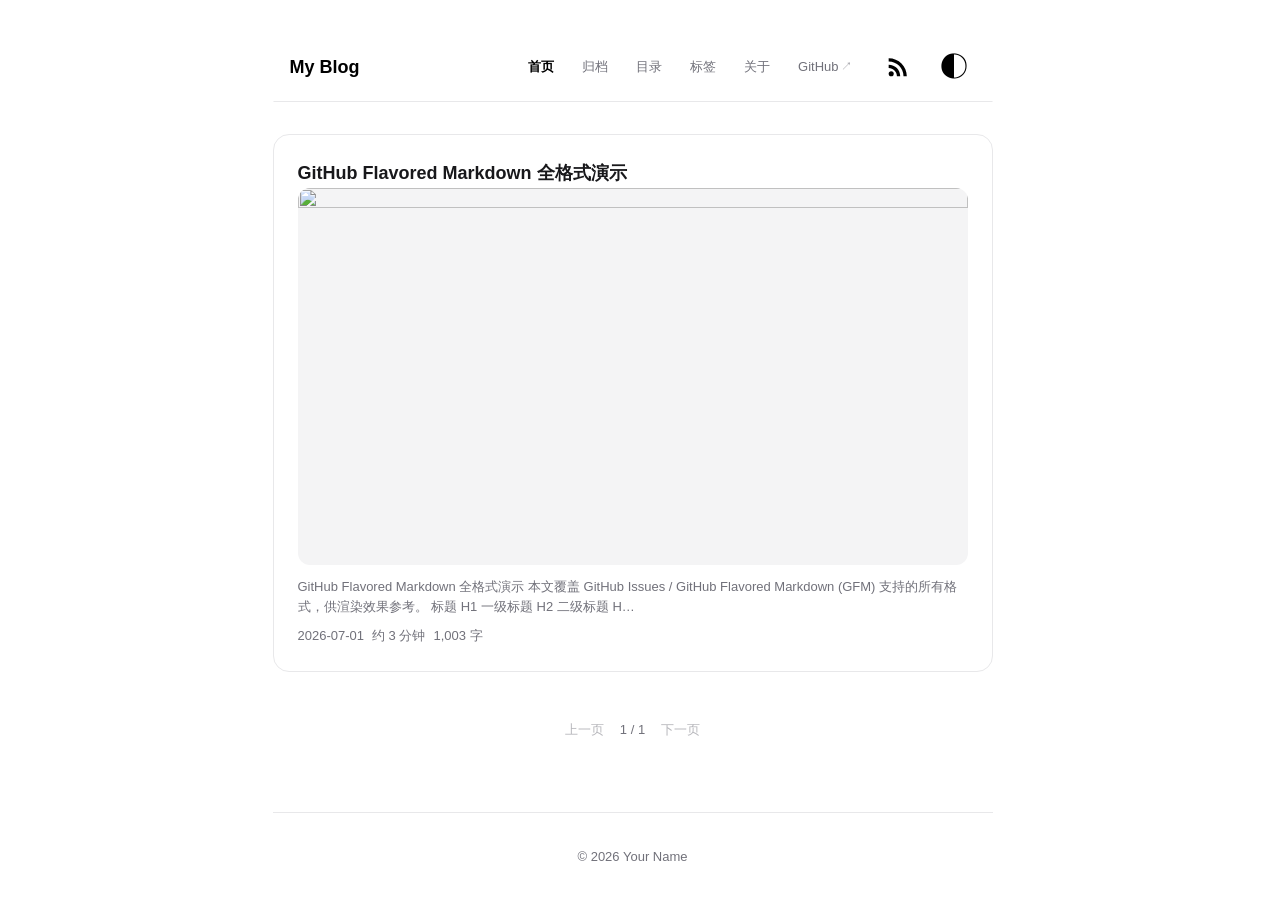
==== commit 1d59b36f: "verify: remediation fixture build" ====
--- a/index.html
+++ b/index.html
@@ -3,14 +3,14 @@
   <head>
 <meta charset="UTF-8" />
     <meta name="viewport" content="width=device-width, initial-scale=1.0" />
-    <title>gblog-demo</title>
+    <title>My Blog</title>
     <meta name="description" content="A static blog built from GitHub Issues and local Markdown" />
     <meta property="og:type" content="website" />
-    <meta property="og:title" content="gblog-demo" />
-    <meta property="og:site_name" content="gblog-demo" />
+    <meta property="og:title" content="My Blog" />
+    <meta property="og:site_name" content="My Blog" />
     <meta property="og:description" content="A static blog built from GitHub Issues and local Markdown" />
     <meta name="twitter:card" content="summary" />
-    <meta name="twitter:title" content="gblog-demo" />
+    <meta name="twitter:title" content="My Blog" />
     <meta name="twitter:description" content="A static blog built from GitHub Issues and local Markdown" />
     
     
@@ -19,9 +19,10 @@
     <!-- 字体: 全部使用系统字体栈 (不加载 web 字体, 不连第三方 CDN); 字体族见皮肤 --gb-font-*. -->
     <script>window.__data={site:fetch("./site.json").then(function(r){return r.json()}).catch(function(){return{}}),years:fetch("./data/years.json").then(function(r){return r.json()}).catch(function(){return[]})}</script>
     <script>window.__content={"toc":true,"tocMinHeadings":2,"tocCollapseBelow":5,"codeCopy":true,"imageZoom":true,"share":{"enabled":true,"networks":["copy","x","telegram","weibo"]},"widgets":true}</script>
-    <script>window.__chrome=fetch((document.documentElement.dataset.root||"./")+"chrome.json").then(function(F){return F.json()}).catch(function(){return null});(function(){var F="theme";function M(){try{return localStorage.getItem(F)}catch(q){return null}}function I(){return M()||"system"}function O(){return window.matchMedia&&window.matchMedia("(prefers-color-scheme: dark)").matches}function J(q){return q==="dark"||q!=="light"&&O()}function A(){var q=I(),z=J(q);document.documentElement.classList.toggle("dark",z),document.documentElement.dataset.theme=q;var w=document.querySelector("iframe.giscus-frame");if(w&&w.contentWindow)w.contentWindow.postMessage({giscus:{setConfig:{theme:z?"https://night2049.github.io/gblog-demo/giscus-dark.css":"https://night2049.github.io/gblog-demo/giscus-light.css"}}},"https://giscus.app")}A();function P(){var q=J(I())?"light":"dark";try{localStorage.setItem(F,q)}catch(z){}A()}function L(){var q=location.pathname.split("/").pop()||"index.html",z=document.querySelectorAll(".site-nav a");for(var w=0;w<z.length;w++){var G=(z[w].getAttribute("href")||"").split("/").pop();if(G&&G===q)z[w].setAttribute("aria-current","page")}}function Q(){var q=document.querySelector(".site-header");if(!q)return;var z=window.scrollY||0,w=!1;function G(){w=!1;var B=window.scrollY||0;q.classList.toggle("is-scrolled",B>4);var R=window.matchMedia("(max-width: 767px)").matches;if(!R)q.classList.remove("is-hidden");else if(B<=8||B<z-4)q.classList.remove("is-hidden");else if(B>z+6)q.classList.add("is-hidden");z=B}window.addEventListener("scroll",function(){if(!w)w=!0,requestAnimationFrame(G)},{passive:!0})}if(document.addEventListener("DOMContentLoaded",function(){var q=document.getElementById("theme-toggle");if(q)q.addEventListener("click",P);L(),Q(),A()}),document.addEventListener("chrome:ready",L),window.matchMedia)window.matchMedia("(prefers-color-scheme: dark)").addEventListener("change",function(){if(I()==="system")A()});window.addEventListener("message",function(q){if(q.origin==="https://giscus.app"&&q.data&&q.data.giscus)A()})})();</script>
+    <script>window.__chrome=fetch((document.documentElement.dataset.root||"./")+"chrome.json").then(function(F){return F.json()}).catch(function(){return null});(function(){var F="theme";function M(){try{return localStorage.getItem(F)}catch(q){return null}}function I(){return M()||"system"}function O(){return window.matchMedia&&window.matchMedia("(prefers-color-scheme: dark)").matches}function J(q){return q==="dark"||q!=="light"&&O()}function A(){var q=I(),z=J(q);document.documentElement.classList.toggle("dark",z),document.documentElement.dataset.theme=q;var w=document.querySelector("iframe.giscus-frame");if(w&&w.contentWindow)w.contentWindow.postMessage({giscus:{setConfig:{theme:z?"https://your-name.github.io/your-site/giscus-dark.css":"https://your-name.github.io/your-site/giscus-light.css"}}},"https://giscus.app")}A();function P(){var q=J(I())?"light":"dark";try{localStorage.setItem(F,q)}catch(z){}A()}function L(){var q=location.pathname.split("/").pop()||"index.html",z=document.querySelectorAll(".site-nav a");for(var w=0;w<z.length;w++){var G=(z[w].getAttribute("href")||"").split("/").pop();if(G&&G===q)z[w].setAttribute("aria-current","page")}}function Q(){var q=document.querySelector(".site-header");if(!q)return;var z=window.scrollY||0,w=!1;function G(){w=!1;var B=window.scrollY||0;q.classList.toggle("is-scrolled",B>4);var R=window.matchMedia("(max-width: 767px)").matches;if(!R)q.classList.remove("is-hidden");else if(B<=8||B<z-4)q.classList.remove("is-hidden");else if(B>z+6)q.classList.add("is-hidden");z=B}window.addEventListener("scroll",function(){if(!w)w=!0,requestAnimationFrame(G)},{passive:!0})}if(document.addEventListener("DOMContentLoaded",function(){var q=document.getElementById("theme-toggle");if(q)q.addEventListener("click",P);L(),Q(),A()}),document.addEventListener("chrome:ready",L),window.matchMedia)window.matchMedia("(prefers-color-scheme: dark)").addEventListener("change",function(){if(I()==="system")A()});window.addEventListener("message",function(q){if(q.origin==="https://giscus.app"&&q.data&&q.data.giscus)A()})})();</script>
     <!-- app.css 置于内联脚本之后: 内联 kickoff/无闪烁脚本不被样式表加载阻塞 (规范: CSS 后的脚本须等样式表), 确保 fetch 最早发起. -->
     <link rel="stylesheet" href="./app.css" />
+
   </head>
   <body>
     <main class="page">
--- a/app.css
+++ b/app.css
@@ -1,2 +1,2 @@
-/*! tailwindcss v4.3.2 | MIT License | https://tailwindcss.com */
-@layer properties{@supports (((-webkit-hyphens:none)) and (not (margin-trim:inline))) or ((-moz-orient:inline) and (not (color:rgb(from red r g b)))){*,:before,:after,::backdrop{--tw-rotate-x:initial;--tw-rotate-y:initial;--tw-rotate-z:initial;--tw-skew-x:initial;--tw-skew-y:initial;--tw-shadow:0 0 #0000;--tw-shadow-color:initial;--tw-shadow-alpha:100%;--tw-inset-shadow:0 0 #0000;--tw-inset-shadow-color:initial;--tw-inset-shadow-alpha:100%;--tw-ring-color:initial;--tw-ring-shadow:0 0 #0000;--tw-inset-ring-color:initial;--tw-inset-ring-shadow:0 0 #0000;--tw-ring-inset:initial;--tw-ring-offset-width:0px;--tw-ring-offset-color:#fff;--tw-ring-offset-shadow:0 0 #0000;--tw-blur:initial;--tw-brightness:initial;--tw-contrast:initial;--tw-grayscale:initial;--tw-hue-rotate:initial;--tw-invert:initial;--tw-opacity:initial;--tw-saturate:initial;--tw-sepia:initial;--tw-drop-shadow:initial;--tw-drop-shadow-color:initial;--tw-drop-shadow-alpha:100%;--tw-drop-shadow-size:initial}}}@layer theme{:root,:host{--font-sans:ui-sans-serif, system-ui, sans-serif, "Apple Color Emoji", "Segoe UI Emoji", "Segoe UI Symbol", "Noto Color Emoji";--font-mono:ui-monospace, SFMono-Regular, Menlo, Monaco, Consolas, "Liberation Mono", "Courier New", monospace;--default-transition-duration:.15s;--default-transition-timing-function:cubic-bezier(.4, 0, .2, 1);--default-font-family:var(--font-sans);--default-mono-font-family:var(--font-mono)}}@layer base{*,:after,:before,::backdrop{box-sizing:border-box;border:0 solid;margin:0;padding:0}::file-selector-button{box-sizing:border-box;border:0 solid;margin:0;padding:0}html,:host{-webkit-text-size-adjust:100%;tab-size:4;line-height:1.5;font-family:var(--default-font-family,ui-sans-serif, system-ui, sans-serif, "Apple Color Emoji", "Segoe UI Emoji", "Segoe UI Symbol", "Noto Color Emoji");font-feature-settings:var(--default-font-feature-settings,normal);font-variation-settings:var(--default-font-variation-settings,normal);-webkit-tap-highlight-color:transparent}hr{height:0;color:inherit;border-top-width:1px}abbr:where([title]){-webkit-text-decoration:underline dotted;text-decoration:underline dotted}h1,h2,h3,h4,h5,h6{font-size:inherit;font-weight:inherit}a{color:inherit;-webkit-text-decoration:inherit;-webkit-text-decoration:inherit;-webkit-text-decoration:inherit;text-decoration:inherit}b,strong{font-weight:bolder}code,kbd,samp,pre{font-family:var(--default-mono-font-family,ui-monospace, SFMono-Regular, Menlo, Monaco, Consolas, "Liberation Mono", "Courier New", monospace);font-feature-settings:var(--default-mono-font-feature-settings,normal);font-variation-settings:var(--default-mono-font-variation-settings,normal);font-size:1em}small{font-size:80%}sub,sup{vertical-align:baseline;font-size:75%;line-height:0;position:relative}sub{bottom:-.25em}sup{top:-.5em}table{text-indent:0;border-color:inherit;border-collapse:collapse}:-moz-focusring{outline:auto}progress{vertical-align:baseline}summary{display:list-item}ol,ul,menu{list-style:none}img,svg,video,canvas,audio,iframe,embed,object{vertical-align:middle;display:block}img,video{max-width:100%;height:auto}button,input,select,optgroup,textarea{font:inherit;font-feature-settings:inherit;font-variation-settings:inherit;letter-spacing:inherit;color:inherit;opacity:1;background-color:#0000;border-radius:0}::file-selector-button{font:inherit;font-feature-settings:inherit;font-variation-settings:inherit;letter-spacing:inherit;color:inherit;opacity:1;background-color:#0000;border-radius:0}:where(select:is([multiple],[size])) optgroup{font-weight:bolder}:where(select:is([multiple],[size])) optgroup option{padding-inline-start:20px}::file-selector-button{margin-inline-end:4px}::placeholder{opacity:1}@supports (not ((-webkit-appearance:-apple-pay-button))) or (contain-intrinsic-size:1px){::placeholder{color:currentColor}@supports (color:color-mix(in lab, red, red)){::placeholder{color:color-mix(in oklab, currentcolor 50%, transparent)}}}textarea{resize:vertical}::-webkit-search-decoration{-webkit-appearance:none}::-webkit-date-and-time-value{min-height:1lh;text-align:inherit}::-webkit-datetime-edit{display:inline-flex}::-webkit-datetime-edit-fields-wrapper{padding:0}::-webkit-datetime-edit{padding-block:0}::-webkit-datetime-edit-year-field{padding-block:0}::-webkit-datetime-edit-month-field{padding-block:0}::-webkit-datetime-edit-day-field{padding-block:0}::-webkit-datetime-edit-hour-field{padding-block:0}::-webkit-datetime-edit-minute-field{padding-block:0}::-webkit-datetime-edit-second-field{padding-block:0}::-webkit-datetime-edit-millisecond-field{padding-block:0}::-webkit-datetime-edit-meridiem-field{padding-block:0}::-webkit-calendar-picker-indicator{line-height:1}:-moz-ui-invalid{box-shadow:none}button,input:where([type=button],[type=reset],[type=submit]){appearance:button}::file-selector-button{appearance:button}::-webkit-inner-spin-button{height:auto}::-webkit-outer-spin-button{height:auto}[hidden]:where(:not([hidden=until-found])){display:none!important}html{-webkit-text-size-adjust:100%;scrollbar-gutter:stable}body{background:var(--gb-surface);color:var(--gb-on-surface);font-family:var(--gb-font-body);font-size:var(--gb-text-body);margin:0;line-height:1.6}code,pre,kbd,samp{font-family:var(--gb-font-mono)}:focus-visible{outline:2px solid var(--gb-focus-ring);outline-offset:2px}img{max-width:100%;height:auto}}@layer components{.page{min-height:100dvh;max-width:var(--gb-measure);padding-inline:var(--gb-gutter);padding-block:var(--gb-space-6);flex-direction:column;margin-inline:auto;display:flex}.site-header{top:var(--gb-space-3);z-index:var(--gb-z-sticky);justify-content:space-between;align-items:center;gap:var(--gb-space-3);margin-bottom:var(--gb-space-6);padding-block:var(--gb-space-3);padding-inline:var(--gb-space-4);background:var(--gb-surface);border:1px solid #0000;border-bottom-color:var(--gb-outline-variant);flex-wrap:wrap;transition:transform .3s,border-radius .25s,box-shadow .25s,border-color .25s;display:flex;position:sticky}.site-header.is-scrolled{border-color:var(--gb-outline-variant);border-radius:var(--gb-shape-xl);box-shadow:var(--gb-shadow-paper)}.site-header.is-hidden{transform:translateY(-100%)}.site-logo{align-items:center;gap:var(--gb-space-2);font-size:var(--gb-text-title);font-weight:700;display:inline-flex}.site-logo-link{color:var(--gb-primary);text-decoration:none}.site-logo-img{width:auto;height:28px;display:block}.site-nav{align-items:center;gap:var(--gb-space-1);font-size:var(--gb-text-label);flex-wrap:wrap;flex:auto;justify-content:flex-end;display:flex}.site-nav a{min-height:44px;padding-inline:var(--gb-space-3);border-radius:var(--gb-shape-full);color:var(--gb-on-surface-variant);align-items:center;text-decoration:none;display:inline-flex}.site-nav a[aria-current=page]{color:var(--gb-primary);font-weight:600}.site-nav .nav-external:after{content:"↗";opacity:.7;margin-left:2px;font-size:.85em}.theme-toggle,.rss-toggle,.nav-toggle{cursor:pointer;width:44px;height:44px;color:var(--gb-primary);background:0 0;border:none;flex:none;justify-content:center;align-items:center;padding:0;line-height:1;transition:color .2s;display:inline-flex}.theme-toggle{font-size:1.75rem}.theme-toggle:before{content:"◐"}html[data-theme=light] .theme-toggle:before{content:"☀"}html[data-theme=dark] .theme-toggle:before{content:"☾"}.theme-toggle:hover,.rss-toggle:hover,.nav-toggle:hover,.rss-toggle[aria-expanded=true],.nav-toggle[aria-expanded=true]{color:var(--gb-primary)}@supports (color:color-mix(in lab, red, red)){.theme-toggle:hover,.rss-toggle:hover,.nav-toggle:hover,.rss-toggle[aria-expanded=true],.nav-toggle[aria-expanded=true]{color:color-mix(in srgb, var(--gb-primary) 78%, var(--gb-on-surface))}}.header-actions{align-items:center;gap:var(--gb-space-3);flex:none;margin-left:auto;display:inline-flex}.rss-menu{flex:none;display:inline-flex;position:relative}.rss-panel{top:calc(100% + var(--gb-space-2));z-index:var(--gb-z-overlay);min-width:9rem;padding:var(--gb-space-2);background:var(--gb-surface);border:1px solid var(--gb-outline-variant);border-radius:var(--gb-shape-md);box-shadow:var(--gb-shadow-2);flex-direction:column;gap:2px;display:flex;position:absolute;right:0}.rss-panel[hidden]{display:none}.rss-panel a{min-height:40px;padding:0 var(--gb-space-3);border-radius:var(--gb-shape-sm);color:var(--gb-on-surface-variant);font-size:var(--gb-text-label);align-items:center;text-decoration:none;display:flex}.rss-panel a:hover{background:var(--gb-state-hover);color:var(--gb-primary)}.rss-menu:has(#rss-links:empty){display:none}.post-list{gap:var(--gb-space-4);flex-direction:column;margin:0;padding:0;list-style:none;display:flex}.post-card{padding:calc(var(--gb-space-5) * var(--gb-density));border:1px solid var(--gb-outline-variant);border-radius:var(--gb-shape-lg);background:var(--gb-surface-container-low);text-decoration:none;display:block}.post-card-title{font-size:var(--gb-text-title);color:var(--gb-on-surface);font-weight:600}.post-meta{align-items:center;gap:var(--gb-space-2);margin-top:var(--gb-space-2);font-size:var(--gb-text-label);color:var(--gb-on-surface-variant);flex-wrap:wrap;display:flex}.post-card-date{color:var(--gb-on-surface-variant)}.tag{color:var(--gb-on-surface-variant);font-size:var(--gb-text-label);align-items:center;display:inline-flex}.tag-link{text-decoration:none}.pager{justify-content:center;align-items:center;gap:var(--gb-space-4);margin-top:var(--gb-space-7);font-size:var(--gb-text-label);color:var(--gb-on-surface-variant);display:flex}.pager a{color:var(--gb-primary);text-decoration:none}.pager a:hover{text-decoration:underline}.pager .disabled{color:var(--gb-on-surface-variant);opacity:.5}.empty{margin-top:var(--gb-space-7);text-align:center;font-size:var(--gb-text-label);color:var(--gb-on-surface-variant)}.post-article{margin-top:var(--gb-space-5);padding:var(--gb-space-7) var(--gb-space-6);background:var(--gb-surface);border:1px solid var(--gb-outline-variant);border-radius:var(--gb-shape-xl);box-shadow:var(--gb-shadow-paper)}.giscus{margin-top:var(--gb-space-5);padding:var(--gb-space-6);background:var(--gb-surface);border:1px solid var(--gb-outline-variant);border-radius:var(--gb-shape-xl);box-shadow:var(--gb-shadow-paper)}.dark .post-article,.dark .giscus,.dark .site-header.is-scrolled{box-shadow:none}.post-title{font-size:var(--gb-text-display);color:var(--gb-on-surface);font-weight:700;line-height:1.2}.post-meta-row{align-items:center;gap:var(--gb-space-2);margin-top:var(--gb-space-3);font-size:var(--gb-text-label);color:var(--gb-on-surface-variant);flex-wrap:wrap;display:flex}.year-nav{gap:var(--gb-space-2);margin:var(--gb-space-4) 0 var(--gb-space-6);flex-wrap:wrap;display:flex}.year-link{color:var(--gb-on-surface-variant);text-underline-offset:3px;font-size:var(--gb-text-label);text-decoration:underline}.year-link.active{color:var(--gb-primary);font-weight:600}.dir-map{gap:var(--gb-space-3);margin-top:var(--gb-space-5);flex-direction:column;display:flex}.dir-map-item{padding:var(--gb-space-4);border:1px solid var(--gb-outline-variant);border-radius:var(--gb-shape-lg);background:var(--gb-surface-container-low);color:var(--gb-on-surface);justify-content:space-between;align-items:center;text-decoration:none;display:flex}.dir-count{padding:2px var(--gb-space-2);border:1px solid var(--gb-outline-variant);border-radius:var(--gb-shape-full);color:var(--gb-on-surface-variant);font-size:var(--gb-text-label);align-items:center;display:inline-flex}.back-link{margin-bottom:var(--gb-space-3);color:var(--gb-primary);font-size:var(--gb-text-label);text-decoration:none;display:inline-block}.site-footer{color:var(--gb-on-surface-variant);font-size:var(--gb-text-label);margin-top:auto;line-height:1.8}.site-footer a{color:var(--gb-on-surface-variant);text-decoration:none}.site-footer a:hover{color:var(--gb-primary);text-decoration:underline}.footer-line{justify-content:center;align-items:center;gap:var(--gb-space-3);padding-top:var(--gb-space-6);border-top:1px solid var(--gb-outline-variant);flex-wrap:wrap;display:flex}.footer-beian{align-items:center;gap:4px;display:inline-flex}}@layer utilities{.absolute{position:absolute}.fixed{position:fixed}.relative{position:relative}.static{position:static}.container{width:100%}@media (min-width:40rem){.container{max-width:40rem}}@media (min-width:48rem){.container{max-width:48rem}}@media (min-width:64rem){.container{max-width:64rem}}@media (min-width:80rem){.container{max-width:80rem}}@media (min-width:96rem){.container{max-width:96rem}}.prose{color:var(--tw-prose-body);max-width:65ch}.prose :where(p):not(:where([class~=not-prose],[class~=not-prose] *)){margin-top:1.25em;margin-bottom:1.25em}.prose :where([class~=lead]):not(:where([class~=not-prose],[class~=not-prose] *)){color:var(--tw-prose-lead);margin-top:1.2em;margin-bottom:1.2em;font-size:1.25em;line-height:1.6}.prose :where(a):not(:where([class~=not-prose],[class~=not-prose] *)){color:var(--tw-prose-links);font-weight:500;text-decoration:underline}.prose :where(strong):not(:where([class~=not-prose],[class~=not-prose] *)){color:var(--tw-prose-bold);font-weight:600}.prose :where(a strong):not(:where([class~=not-prose],[class~=not-prose] *)),.prose :where(blockquote strong):not(:where([class~=not-prose],[class~=not-prose] *)),.prose :where(thead th strong):not(:where([class~=not-prose],[class~=not-prose] *)){color:inherit}.prose :where(ol):not(:where([class~=not-prose],[class~=not-prose] *)){margin-top:1.25em;margin-bottom:1.25em;padding-inline-start:1.625em;list-style-type:decimal}.prose :where(ol[type=A]):not(:where([class~=not-prose],[class~=not-prose] *)){list-style-type:upper-alpha}.prose :where(ol[type=a]):not(:where([class~=not-prose],[class~=not-prose] *)){list-style-type:lower-alpha}.prose :where(ol[type=A s]):not(:where([class~=not-prose],[class~=not-prose] *)){list-style-type:upper-alpha}.prose :where(ol[type=a s]):not(:where([class~=not-prose],[class~=not-prose] *)){list-style-type:lower-alpha}.prose :where(ol[type=I]):not(:where([class~=not-prose],[class~=not-prose] *)){list-style-type:upper-roman}.prose :where(ol[type=i]):not(:where([class~=not-prose],[class~=not-prose] *)){list-style-type:lower-roman}.prose :where(ol[type=I s]):not(:where([class~=not-prose],[class~=not-prose] *)){list-style-type:upper-roman}.prose :where(ol[type=i s]):not(:where([class~=not-prose],[class~=not-prose] *)){list-style-type:lower-roman}.prose :where(ol[type="1"]):not(:where([class~=not-prose],[class~=not-prose] *)){list-style-type:decimal}.prose :where(ul):not(:where([class~=not-prose],[class~=not-prose] *)){margin-top:1.25em;margin-bottom:1.25em;padding-inline-start:1.625em;list-style-type:disc}.prose :where(ol>li):not(:where([class~=not-prose],[class~=not-prose] *))::marker{color:var(--tw-prose-counters);font-weight:400}.prose :where(ul>li):not(:where([class~=not-prose],[class~=not-prose] *))::marker{color:var(--tw-prose-bullets)}.prose :where(dt):not(:where([class~=not-prose],[class~=not-prose] *)){color:var(--tw-prose-headings);margin-top:1.25em;font-weight:600}.prose :where(hr):not(:where([class~=not-prose],[class~=not-prose] *)){border-color:var(--tw-prose-hr);border-top-width:1px;margin-top:3em;margin-bottom:3em}.prose :where(blockquote):not(:where([class~=not-prose],[class~=not-prose] *)){color:var(--tw-prose-quotes);border-inline-start-width:.25rem;border-inline-start-color:var(--tw-prose-quote-borders);quotes:"“""”""‘""’";margin-top:1.6em;margin-bottom:1.6em;padding-inline-start:1em;font-style:italic;font-weight:500}.prose :where(blockquote p:first-of-type):not(:where([class~=not-prose],[class~=not-prose] *)):before{content:open-quote}.prose :where(blockquote p:last-of-type):not(:where([class~=not-prose],[class~=not-prose] *)):after{content:close-quote}.prose :where(h1):not(:where([class~=not-prose],[class~=not-prose] *)){color:var(--tw-prose-headings);margin-top:0;margin-bottom:.888889em;font-size:2.25em;font-weight:800;line-height:1.11111}.prose :where(h1 strong):not(:where([class~=not-prose],[class~=not-prose] *)){color:inherit;font-weight:900}.prose :where(h2):not(:where([class~=not-prose],[class~=not-prose] *)){color:var(--tw-prose-headings);margin-top:2em;margin-bottom:1em;font-size:1.5em;font-weight:700;line-height:1.33333}.prose :where(h2 strong):not(:where([class~=not-prose],[class~=not-prose] *)){color:inherit;font-weight:800}.prose :where(h3):not(:where([class~=not-prose],[class~=not-prose] *)){color:var(--tw-prose-headings);margin-top:1.6em;margin-bottom:.6em;font-size:1.25em;font-weight:600;line-height:1.6}.prose :where(h3 strong):not(:where([class~=not-prose],[class~=not-prose] *)){color:inherit;font-weight:700}.prose :where(h4):not(:where([class~=not-prose],[class~=not-prose] *)){color:var(--tw-prose-headings);margin-top:1.5em;margin-bottom:.5em;font-weight:600;line-height:1.5}.prose :where(h4 strong):not(:where([class~=not-prose],[class~=not-prose] *)){color:inherit;font-weight:700}.prose :where(img):not(:where([class~=not-prose],[class~=not-prose] *)){margin-top:2em;margin-bottom:2em}.prose :where(picture):not(:where([class~=not-prose],[class~=not-prose] *)){margin-top:2em;margin-bottom:2em;display:block}.prose :where(video):not(:where([class~=not-prose],[class~=not-prose] *)){margin-top:2em;margin-bottom:2em}.prose :where(kbd):not(:where([class~=not-prose],[class~=not-prose] *)){color:var(--tw-prose-kbd);box-shadow:0 0 0 1px var(--tw-prose-kbd-shadows), 0 3px 0 var(--tw-prose-kbd-shadows);padding-top:.1875em;padding-inline-end:.375em;padding-bottom:.1875em;border-radius:.3125rem;padding-inline-start:.375em;font-family:inherit;font-size:.875em;font-weight:500}.prose :where(code):not(:where([class~=not-prose],[class~=not-prose] *)){color:var(--tw-prose-code);font-size:.875em;font-weight:600}.prose :where(code):not(:where([class~=not-prose],[class~=not-prose] *)):before,.prose :where(code):not(:where([class~=not-prose],[class~=not-prose] *)):after{content:"`"}.prose :where(a code):not(:where([class~=not-prose],[class~=not-prose] *)),.prose :where(h1 code):not(:where([class~=not-prose],[class~=not-prose] *)){color:inherit}.prose :where(h2 code):not(:where([class~=not-prose],[class~=not-prose] *)){color:inherit;font-size:.875em}.prose :where(h3 code):not(:where([class~=not-prose],[class~=not-prose] *)){color:inherit;font-size:.9em}.prose :where(h4 code):not(:where([class~=not-prose],[class~=not-prose] *)),.prose :where(blockquote code):not(:where([class~=not-prose],[class~=not-prose] *)),.prose :where(thead th code):not(:where([class~=not-prose],[class~=not-prose] *)){color:inherit}.prose :where(pre):not(:where([class~=not-prose],[class~=not-prose] *)){color:var(--tw-prose-pre-code);background-color:var(--tw-prose-pre-bg);padding-top:.857143em;padding-inline-end:1.14286em;padding-bottom:.857143em;border-radius:.375rem;margin-top:1.71429em;margin-bottom:1.71429em;padding-inline-start:1.14286em;font-size:.875em;font-weight:400;line-height:1.71429;overflow-x:auto}.prose :where(pre code):not(:where([class~=not-prose],[class~=not-prose] *)){font-weight:inherit;color:inherit;font-size:inherit;font-family:inherit;line-height:inherit;background-color:#0000;border-width:0;border-radius:0;padding:0}.prose :where(pre code):not(:where([class~=not-prose],[class~=not-prose] *)):before,.prose :where(pre code):not(:where([class~=not-prose],[class~=not-prose] *)):after{content:none}.prose :where(table):not(:where([class~=not-prose],[class~=not-prose] *)){table-layout:auto;width:100%;margin-top:2em;margin-bottom:2em;font-size:.875em;line-height:1.71429}.prose :where(thead):not(:where([class~=not-prose],[class~=not-prose] *)){border-bottom-width:1px;border-bottom-color:var(--tw-prose-th-borders)}.prose :where(thead th):not(:where([class~=not-prose],[class~=not-prose] *)){color:var(--tw-prose-headings);vertical-align:bottom;padding-inline-end:.571429em;padding-bottom:.571429em;padding-inline-start:.571429em;font-weight:600}.prose :where(tbody tr):not(:where([class~=not-prose],[class~=not-prose] *)){border-bottom-width:1px;border-bottom-color:var(--tw-prose-td-borders)}.prose :where(tbody tr:last-child):not(:where([class~=not-prose],[class~=not-prose] *)){border-bottom-width:0}.prose :where(tbody td):not(:where([class~=not-prose],[class~=not-prose] *)){vertical-align:baseline}.prose :where(tfoot):not(:where([class~=not-prose],[class~=not-prose] *)){border-top-width:1px;border-top-color:var(--tw-prose-th-borders)}.prose :where(tfoot td):not(:where([class~=not-prose],[class~=not-prose] *)){vertical-align:top}.prose :where(th,td):not(:where([class~=not-prose],[class~=not-prose] *)){text-align:start}.prose :where(figure>*):not(:where([class~=not-prose],[class~=not-prose] *)){margin-top:0;margin-bottom:0}.prose :where(figcaption):not(:where([class~=not-prose],[class~=not-prose] *)){color:var(--tw-prose-captions);margin-top:.857143em;font-size:.875em;line-height:1.42857}.prose{--tw-prose-body:oklch(37.3% .034 259.733);--tw-prose-headings:oklch(21% .034 264.665);--tw-prose-lead:oklch(44.6% .03 256.802);--tw-prose-links:oklch(21% .034 264.665);--tw-prose-bold:oklch(21% .034 264.665);--tw-prose-counters:oklch(55.1% .027 264.364);--tw-prose-bullets:oklch(87.2% .01 258.338);--tw-prose-hr:oklch(92.8% .006 264.531);--tw-prose-quotes:oklch(21% .034 264.665);--tw-prose-quote-borders:oklch(92.8% .006 264.531);--tw-prose-captions:oklch(55.1% .027 264.364);--tw-prose-kbd:oklch(21% .034 264.665);--tw-prose-kbd-shadows:oklab(21% -.00316127 -.0338527/.1);--tw-prose-code:oklch(21% .034 264.665);--tw-prose-pre-code:oklch(92.8% .006 264.531);--tw-prose-pre-bg:oklch(27.8% .033 256.848);--tw-prose-th-borders:oklch(87.2% .01 258.338);--tw-prose-td-borders:oklch(92.8% .006 264.531);--tw-prose-invert-body:oklch(87.2% .01 258.338);--tw-prose-invert-headings:#fff;--tw-prose-invert-lead:oklch(70.7% .022 261.325);--tw-prose-invert-links:#fff;--tw-prose-invert-bold:#fff;--tw-prose-invert-counters:oklch(70.7% .022 261.325);--tw-prose-invert-bullets:oklch(44.6% .03 256.802);--tw-prose-invert-hr:oklch(37.3% .034 259.733);--tw-prose-invert-quotes:oklch(96.7% .003 264.542);--tw-prose-invert-quote-borders:oklch(37.3% .034 259.733);--tw-prose-invert-captions:oklch(70.7% .022 261.325);--tw-prose-invert-kbd:#fff;--tw-prose-invert-kbd-shadows:#ffffff1a;--tw-prose-invert-code:#fff;--tw-prose-invert-pre-code:oklch(87.2% .01 258.338);--tw-prose-invert-pre-bg:#00000080;--tw-prose-invert-th-borders:oklch(44.6% .03 256.802);--tw-prose-invert-td-borders:oklch(37.3% .034 259.733);font-size:1rem;line-height:1.75}.prose :where(picture>img):not(:where([class~=not-prose],[class~=not-prose] *)){margin-top:0;margin-bottom:0}.prose :where(li):not(:where([class~=not-prose],[class~=not-prose] *)){margin-top:.5em;margin-bottom:.5em}.prose :where(ol>li):not(:where([class~=not-prose],[class~=not-prose] *)),.prose :where(ul>li):not(:where([class~=not-prose],[class~=not-prose] *)){padding-inline-start:.375em}.prose :where(.prose>ul>li p):not(:where([class~=not-prose],[class~=not-prose] *)){margin-top:.75em;margin-bottom:.75em}.prose :where(.prose>ul>li>p:first-child):not(:where([class~=not-prose],[class~=not-prose] *)){margin-top:1.25em}.prose :where(.prose>ul>li>p:last-child):not(:where([class~=not-prose],[class~=not-prose] *)){margin-bottom:1.25em}.prose :where(.prose>ol>li>p:first-child):not(:where([class~=not-prose],[class~=not-prose] *)){margin-top:1.25em}.prose :where(.prose>ol>li>p:last-child):not(:where([class~=not-prose],[class~=not-prose] *)){margin-bottom:1.25em}.prose :where(ul ul,ul ol,ol ul,ol ol):not(:where([class~=not-prose],[class~=not-prose] *)){margin-top:.75em;margin-bottom:.75em}.prose :where(dl):not(:where([class~=not-prose],[class~=not-prose] *)){margin-top:1.25em;margin-bottom:1.25em}.prose :where(dd):not(:where([class~=not-prose],[class~=not-prose] *)){margin-top:.5em;padding-inline-start:1.625em}.prose :where(hr+*):not(:where([class~=not-prose],[class~=not-prose] *)),.prose :where(h2+*):not(:where([class~=not-prose],[class~=not-prose] *)),.prose :where(h3+*):not(:where([class~=not-prose],[class~=not-prose] *)),.prose :where(h4+*):not(:where([class~=not-prose],[class~=not-prose] *)){margin-top:0}.prose :where(thead th:first-child):not(:where([class~=not-prose],[class~=not-prose] *)){padding-inline-start:0}.prose :where(thead th:last-child):not(:where([class~=not-prose],[class~=not-prose] *)){padding-inline-end:0}.prose :where(tbody td,tfoot td):not(:where([class~=not-prose],[class~=not-prose] *)){padding-top:.571429em;padding-inline-end:.571429em;padding-bottom:.571429em;padding-inline-start:.571429em}.prose :where(tbody td:first-child,tfoot td:first-child):not(:where([class~=not-prose],[class~=not-prose] *)){padding-inline-start:0}.prose :where(tbody td:last-child,tfoot td:last-child):not(:where([class~=not-prose],[class~=not-prose] *)){padding-inline-end:0}.prose :where(figure):not(:where([class~=not-prose],[class~=not-prose] *)){margin-top:2em;margin-bottom:2em}.prose :where(.prose>:first-child):not(:where([class~=not-prose],[class~=not-prose] *)){margin-top:0}.prose :where(.prose>:last-child):not(:where([class~=not-prose],[class~=not-prose] *)){margin-bottom:0}.block{display:block}.contents{display:contents}.hidden{display:none}.inline{display:inline}.transform{transform:var(--tw-rotate-x,) var(--tw-rotate-y,) var(--tw-rotate-z,) var(--tw-skew-x,) var(--tw-skew-y,)}.resize{resize:both}.truncate{text-overflow:ellipsis;white-space:nowrap;overflow:hidden}.shadow{--tw-shadow:0 1px 3px 0 var(--tw-shadow-color,#0000001a), 0 1px 2px -1px var(--tw-shadow-color,#0000001a);box-shadow:var(--tw-inset-shadow), var(--tw-inset-ring-shadow), var(--tw-ring-offset-shadow), var(--tw-ring-shadow), var(--tw-shadow)}.filter{filter:var(--tw-blur,) var(--tw-brightness,) var(--tw-contrast,) var(--tw-grayscale,) var(--tw-hue-rotate,) var(--tw-invert,) var(--tw-saturate,) var(--tw-sepia,) var(--tw-drop-shadow,)}.transition{transition-property:color,background-color,border-color,outline-color,text-decoration-color,fill,stroke,--tw-gradient-from,--tw-gradient-via,--tw-gradient-to,opacity,box-shadow,transform,translate,scale,rotate,filter,-webkit-backdrop-filter,backdrop-filter,display,content-visibility,overlay,pointer-events;transition-timing-function:var(--tw-ease,var(--default-transition-timing-function));transition-duration:var(--tw-duration,var(--default-transition-duration))}}:root{--gb-shape-xs:4px;--gb-shape-sm:8px;--gb-shape-md:12px;--gb-shape-lg:16px;--gb-shape-xl:32px;--gb-shape-full:9999px;--gb-space-1:4px;--gb-space-2:8px;--gb-space-3:12px;--gb-space-4:16px;--gb-space-5:24px;--gb-space-6:32px;--gb-space-7:48px;--gb-space-8:64px;--gb-density:1;--gb-gutter:16px;--gb-measure:48rem;--gb-z-base:0;--gb-z-sticky:100;--gb-z-overlay:1000;--gb-z-fab:1100;--gb-z-toast:1200;--gb-font-body:-apple-system, BlinkMacSystemFont, "Segoe UI", "PingFang SC", "Microsoft YaHei", "Noto Sans SC", sans-serif;--gb-font-display:var(--gb-font-body);--gb-font-mono:ui-monospace, SFMono-Regular, Menlo, Consolas, monospace;--gb-text-display:clamp(1.75rem, 1.15rem + 2.6vw, 2.25rem);--gb-text-headline:clamp(1.4rem, 1.05rem + 1.5vw, 1.75rem);--gb-text-title:1.125rem;--gb-text-body:1rem;--gb-text-label:.8125rem;--gb-primary:#3b5bdb;--gb-on-primary:#fff;--gb-primary-container:#eef2ff;--gb-on-primary-container:#1c2e6b;--gb-secondary:#71717a;--gb-on-secondary:#fff;--gb-error:#dc2626;--gb-on-error:#fff;--gb-outline:#d4d4d8;--gb-outline-variant:#e8e8ea;--gb-surface:#fff;--gb-surface-dim:#fff;--gb-surface-bright:#fff;--gb-surface-container-lowest:#fff;--gb-surface-container-low:#fff;--gb-surface-container:#fff;--gb-surface-container-high:#f4f4f5;--gb-surface-container-highest:#e4e4e7;--gb-on-surface:#18181b;--gb-on-surface-variant:#71717a;--gb-shadow-1:0 1px 2px #18181b0d;--gb-shadow-2:0 6px 24px #18181b14;--gb-shadow-paper:0 1px 2px #18181b08, 0 6px 22px #18181b0b;--gb-state-hover:var(--gb-primary)}@supports (color:color-mix(in lab, red, red)){:root{--gb-state-hover:color-mix(in srgb, var(--gb-primary) 8%, transparent)}}:root{--gb-state-focus:var(--gb-primary)}@supports (color:color-mix(in lab, red, red)){:root{--gb-state-focus:color-mix(in srgb, var(--gb-primary) 10%, transparent)}}:root{--gb-state-pressed:var(--gb-primary)}@supports (color:color-mix(in lab, red, red)){:root{--gb-state-pressed:color-mix(in srgb, var(--gb-primary) 10%, transparent)}}:root{--gb-focus-ring:var(--gb-primary);--gb-hl-bg:#fafafa;--gb-hl-fg:#24292e;--gb-hl-comment:#6a737d;--gb-hl-keyword:#d73a49;--gb-hl-func:#6f42c1;--gb-hl-string:#032f62;--gb-hl-number:#005cc5;--gb-hl-variable:#e36209;--gb-hl-section:#22863a;--gb-toc-width:14rem;--gb-zoom-overlay:#18181bb8;--gb-error-code-size:clamp(6rem, 22vw, 13rem)}.prose{--tw-prose-body:var(--gb-on-surface);--tw-prose-headings:var(--gb-on-surface);--tw-prose-lead:var(--gb-on-surface-variant);--tw-prose-links:var(--gb-primary);--tw-prose-bold:var(--gb-on-surface);--tw-prose-counters:var(--gb-on-surface-variant);--tw-prose-bullets:var(--gb-outline);--tw-prose-hr:var(--gb-outline-variant);--tw-prose-quotes:var(--gb-on-surface-variant);--tw-prose-quote-borders:var(--gb-outline-variant);--tw-prose-captions:var(--gb-on-surface-variant);--tw-prose-kbd:var(--gb-on-surface);--tw-prose-kbd-shadows:15 23 42;--tw-prose-code:var(--gb-on-surface);--tw-prose-pre-code:var(--gb-hl-fg);--tw-prose-pre-bg:var(--gb-hl-bg);--tw-prose-th-borders:var(--gb-outline-variant);--tw-prose-td-borders:var(--gb-outline-variant);max-width:none;font-size:var(--gb-text-body);color:var(--gb-on-surface);line-height:1.75}.prose :where(h2,h3):not(:first-child){margin-top:var(--gb-space-6)}.prose :where(table){display:block;overflow-x:auto}.post-article pre{background:var(--gb-hl-bg);border:1px solid var(--gb-outline-variant);border-radius:var(--gb-shape-md);padding:0;overflow:hidden}.post-article pre code{padding:var(--gb-space-4);color:var(--gb-hl-fg);background:0 0;font-size:.875rem;display:block;overflow-x:auto}.hljs-comment,.hljs-quote{color:var(--gb-hl-comment);font-style:italic}.hljs-keyword,.hljs-selector-tag,.hljs-literal,.hljs-doctag,.hljs-meta .hljs-keyword{color:var(--gb-hl-keyword)}.hljs-title,.hljs-title.function_,.hljs-name{color:var(--gb-hl-func)}.hljs-section{color:var(--gb-hl-section);font-weight:700}.hljs-string,.hljs-regexp,.hljs-addition,.hljs-meta .hljs-string{color:var(--gb-hl-string)}.hljs-number,.hljs-built_in,.hljs-type,.hljs-symbol,.hljs-bullet,.hljs-link{color:var(--gb-hl-number)}.hljs-variable,.hljs-template-variable,.hljs-attr,.hljs-attribute,.hljs-tag{color:var(--gb-hl-variable)}.hljs-emphasis{font-style:italic}.hljs-strong{font-weight:700}.hljs-deletion{color:var(--gb-hl-keyword)}#page-title:empty,.year-nav:empty,.dir-map:empty,.site-footer .footer-line:empty{display:none}@media (min-width:768px){:root{--gb-gutter:24px}}@media (max-width:767px){.post-article,.giscus{padding:var(--gb-space-5) var(--gb-space-4);border-radius:var(--gb-shape-lg)}}@media (prefers-reduced-motion:reduce){*,:before,:after{transition:none!important;animation:none!important}}post-toc{right:var(--gb-space-4);bottom:calc(var(--gb-space-7) + env(safe-area-inset-bottom,0px));z-index:var(--gb-z-overlay);width:min(20rem, calc(100vw - 2 * var(--gb-gutter)));max-height:60vh;padding:var(--gb-space-2) var(--gb-space-3);border:1px solid var(--gb-outline-variant);border-radius:var(--gb-shape-lg);background:var(--gb-surface);box-shadow:var(--gb-shadow-2);font-size:var(--gb-text-label);opacity:0;visibility:hidden;transform:translateY(var(--gb-space-3));transition:opacity .2s,transform .2s,visibility .2s;position:fixed;overflow-y:auto}post-toc.is-open{opacity:1;visibility:visible;transform:none}post-toc:empty{display:none}.toc-head{width:100%;margin-bottom:var(--gb-space-1);padding:var(--gb-space-1) var(--gb-space-2);color:var(--gb-on-surface);font:inherit;text-align:left;cursor:pointer;background:0 0;border:none;font-weight:600;display:block}post-toc .toc-list{padding-left:var(--gb-space-3);margin:0;list-style:none}post-toc>.toc-list{padding-left:0}post-toc .toc-list-item{margin:1px 0}post-toc .toc-link{min-height:32px;padding:var(--gb-space-1) var(--gb-space-2);border-radius:var(--gb-shape-sm);color:var(--gb-on-surface-variant);overflow-wrap:anywhere;line-height:1.5;text-decoration:none;display:block}post-toc .toc-link:hover{background:var(--gb-state-hover);color:var(--gb-primary)}post-toc .toc-link.is-active-link{color:var(--gb-primary);font-weight:600}@media (min-width:1280px){post-toc{top:6.5rem;bottom:auto;left:calc(50% - var(--gb-measure) / 2 - var(--gb-toc-width) - var(--gb-space-5));width:var(--gb-toc-width);max-height:calc(100vh - 9rem);z-index:var(--gb-z-sticky);opacity:1;visibility:visible;background:var(--gb-surface-container-low);box-shadow:none;margin:0;position:fixed;right:auto;transform:none}post-toc:not(.few-entries) .toc-head{cursor:default}post-toc.few-entries:not(.is-open) .toc-list{display:none}post-toc.few-entries .toc-head:after{content:"▸";margin-left:var(--gb-space-2);color:var(--gb-on-surface-variant);font-size:.85em}post-toc.few-entries.is-open .toc-head:after{content:"▾"}}reading-progress{z-index:var(--gb-z-overlay);background:var(--gb-primary);pointer-events:none;width:0;height:3px;transition:width .1s linear;display:block;position:fixed;top:0;left:0}.fab-cluster{right:var(--gb-space-4);bottom:calc(var(--gb-space-4) + env(safe-area-inset-bottom,0px));z-index:var(--gb-z-fab);gap:var(--gb-space-2);opacity:0;visibility:hidden;flex-direction:column;transition:opacity .2s;display:flex;position:fixed}.fab-cluster.is-visible{opacity:1;visibility:visible}.fab-cluster .fab{width:44px;height:44px;color:var(--gb-primary);cursor:pointer;background:0 0;border:none;justify-content:center;align-items:center;padding:0;line-height:1;transition:color .2s;display:inline-flex}.fab-cluster .fab:hover{color:var(--gb-primary)}@supports (color:color-mix(in lab, red, red)){.fab-cluster .fab:hover{color:color-mix(in srgb, var(--gb-primary) 78%, var(--gb-on-surface))}}.fab-cluster .fab svg{fill:currentColor;width:28px;height:28px}@media (min-width:1280px){.fab-cluster{right:calc(50% - var(--gb-measure) / 2 - 32px)}.fab-cluster .fab-toc{display:none}}.share-menu{min-width:8rem;padding:var(--gb-space-2);background:var(--gb-surface);border:1px solid var(--gb-outline-variant);border-radius:var(--gb-shape-md);box-shadow:var(--gb-shadow-2);flex-direction:column;gap:2px;display:flex;position:absolute;bottom:0;right:52px}.share-menu[hidden]{display:none}.share-menu button{min-height:40px;padding:0 var(--gb-space-3);border-radius:var(--gb-shape-sm);color:var(--gb-on-surface-variant);font-size:var(--gb-text-label);text-align:left;cursor:pointer;background:0 0;border:none;align-items:center;display:flex}.share-menu button:hover{background:var(--gb-state-hover);color:var(--gb-primary)}.post-article pre{position:relative}.code-copy{top:var(--gb-space-2);right:var(--gb-space-2);z-index:1;min-height:28px;padding:2px var(--gb-space-2);border:1px solid var(--gb-outline-variant);border-radius:var(--gb-shape-sm);background:var(--gb-surface-container-high);color:var(--gb-on-surface-variant);font-size:var(--gb-text-label);font-family:var(--gb-font-body);cursor:pointer;opacity:0;align-items:center;gap:4px;transition:opacity .2s,color .2s;display:inline-flex;position:absolute}.post-article pre:hover .code-copy,.code-copy:focus-visible{opacity:1}.code-copy.is-copied{color:var(--gb-primary);opacity:1}.medium-zoom-overlay{z-index:var(--gb-z-toast)!important;background:var(--gb-zoom-overlay)!important}.medium-zoom--opened .medium-zoom-overlay{background:var(--gb-zoom-overlay)!important}.medium-zoom-image--opened{z-index:calc(var(--gb-z-toast) + 1)!important}.prose img[data-zoomable]{cursor:zoom-in}.katex-display{margin:var(--gb-space-5) 0;padding-block:var(--gb-space-1);overflow:auto hidden}.katex{font-size:1em}.post-card-cover{aspect-ratio:16/9;width:100%;margin-bottom:var(--gb-space-3);border-radius:var(--gb-shape-md);object-fit:cover;background:var(--gb-surface-container-high);display:block}.post-card-summary{margin-top:var(--gb-space-2);color:var(--gb-on-surface-variant);font-size:var(--gb-text-label);-webkit-line-clamp:2;-webkit-box-orient:vertical;line-height:1.6;display:-webkit-box;overflow:hidden}.tag-cloud{justify-content:center;align-items:baseline;gap:var(--gb-space-3);margin:var(--gb-space-6) 0;flex-wrap:wrap;display:flex}.tag-cloud-item{padding:var(--gb-space-1) var(--gb-space-2);color:var(--gb-on-surface-variant);line-height:1.3;font-size:var(--gb-text-body);align-items:center;gap:4px;text-decoration:none;display:inline-flex}.tag-cloud-item:hover{color:var(--gb-primary)}.tag-cloud-count{color:var(--gb-on-surface-variant);font-size:var(--gb-text-label);opacity:.7}.error-page{justify-content:center;align-items:center;gap:var(--gb-space-4);padding:var(--gb-space-8) 0;text-align:center;flex-direction:column;flex:auto;display:flex}.error-code{font-size:var(--gb-error-code-size);color:var(--gb-outline-variant);letter-spacing:.02em;font-weight:800;line-height:1}.error-message{font-size:var(--gb-text-headline);color:var(--gb-on-surface)}.error-desc{color:var(--gb-on-surface-variant);font-size:var(--gb-text-body)}.error-home{min-height:44px;margin-top:var(--gb-space-3);padding:0 var(--gb-space-5);border-radius:var(--gb-shape-full);background:var(--gb-primary);color:var(--gb-on-primary);font-size:var(--gb-text-label);align-items:center;text-decoration:none;display:inline-flex}@media (max-width:767px){.code-copy{opacity:.7}}.prose :where(h1,h2,h3,h4,h5,h6) .heading-anchor{opacity:0;color:var(--gb-on-surface-variant);margin-left:.3em;font-weight:400;text-decoration:none;transition:opacity .2s}.prose :where(h1,h2,h3,h4,h5,h6) .heading-anchor:before{content:"#"}.prose :where(h1,h2,h3,h4,h5,h6):hover .heading-anchor,.heading-anchor:focus-visible{opacity:1}.giscus-fallback{margin-top:var(--gb-space-5);padding:var(--gb-space-5);border:1px solid var(--gb-outline-variant);border-radius:var(--gb-shape-lg);background:var(--gb-surface-container-low);color:var(--gb-on-surface-variant);text-align:center;font-size:var(--gb-text-label);text-decoration:none;display:block}.giscus-fallback:hover{color:var(--gb-primary)}@media (max-width:767px){.site-nav{top:calc(100% + var(--gb-space-2));left:var(--gb-space-3);right:var(--gb-space-3);z-index:var(--gb-z-overlay);padding:var(--gb-space-2);background:var(--gb-surface);border:1px solid var(--gb-outline-variant);border-radius:var(--gb-shape-md);box-shadow:var(--gb-shadow-2);flex-direction:column;flex:none;align-items:stretch;gap:2px;display:none;position:absolute}.site-nav.is-open{display:flex}.site-nav a{justify-content:flex-start}}@media (min-width:768px){.nav-toggle{display:none}}:root{--gb-font-body:-apple-system, BlinkMacSystemFont, "Segoe UI", Roboto, "PingFang SC", "Microsoft YaHei", "Noto Sans SC", sans-serif;--gb-font-display:var(--gb-font-body);--gb-font-mono:ui-monospace, SFMono-Regular, Menlo, Consolas, "Liberation Mono", monospace;--gb-primary:#000;--gb-on-primary:#fff;--gb-primary-container:#f4f4f5;--gb-on-primary-container:#18181b;--gb-secondary:#71717a;--gb-on-secondary:#fff;--gb-error:#dc2626;--gb-on-error:#fff;--gb-outline:#d4d4d8;--gb-outline-variant:#e8e8ea;--gb-surface:#fff;--gb-surface-dim:#fff;--gb-surface-bright:#fff;--gb-surface-container-lowest:#fff;--gb-surface-container-low:#fff;--gb-surface-container:#fff;--gb-surface-container-high:#f4f4f5;--gb-surface-container-highest:#e4e4e7;--gb-on-surface:#18181b;--gb-on-surface-variant:#71717a;--gb-zoom-overlay:#18181bb8;--gb-shadow-1:0 1px 2px #18181b0d;--gb-shadow-2:0 6px 24px #18181b14;--gb-hl-bg:#fafafa;--gb-hl-fg:#24292e;--gb-hl-comment:#6a737d;--gb-hl-keyword:#d73a49;--gb-hl-func:#6f42c1;--gb-hl-string:#032f62;--gb-hl-number:#005cc5;--gb-hl-variable:#e36209;--gb-hl-section:#22863a}.dark{--gb-primary:#fff;--gb-on-primary:#000;--gb-primary-container:#1a1a1a;--gb-on-primary-container:#ededed;--gb-secondary:#94a3b8;--gb-on-secondary:#0b0b0b;--gb-error:#f87171;--gb-on-error:#0b0b0b;--gb-outline:#3a3a3a;--gb-outline-variant:#262626;--gb-surface:#000;--gb-surface-dim:#000;--gb-surface-bright:#1a1a1a;--gb-surface-container-lowest:#000;--gb-surface-container-low:#0a0a0a;--gb-surface-container:#121212;--gb-surface-container-high:#1a1a1a;--gb-surface-container-highest:#222;--gb-on-surface:#ededed;--gb-on-surface-variant:#a1a1aa;--gb-zoom-overlay:#000000e0;--gb-shadow-1:0 1px 2px #0009;--gb-shadow-2:0 6px 24px #000000b3;--gb-hl-bg:#0d0d0d;--gb-hl-fg:#c9d1d9;--gb-hl-comment:#8b949e;--gb-hl-keyword:#ff7b72;--gb-hl-func:#d2a8ff;--gb-hl-string:#a5d6ff;--gb-hl-number:#79c0ff;--gb-hl-variable:#ffa657;--gb-hl-section:#7ee787}@property --tw-rotate-x{syntax:"*";inherits:false}@property --tw-rotate-y{syntax:"*";inherits:false}@property --tw-rotate-z{syntax:"*";inherits:false}@property --tw-skew-x{syntax:"*";inherits:false}@property --tw-skew-y{syntax:"*";inherits:false}@property --tw-shadow{syntax:"*";inherits:false;initial-value:0 0 #0000}@property --tw-shadow-color{syntax:"*";inherits:false}@property --tw-shadow-alpha{syntax:"<percentage>";inherits:false;initial-value:100%}@property --tw-inset-shadow{syntax:"*";inherits:false;initial-value:0 0 #0000}@property --tw-inset-shadow-color{syntax:"*";inherits:false}@property --tw-inset-shadow-alpha{syntax:"<percentage>";inherits:false;initial-value:100%}@property --tw-ring-color{syntax:"*";inherits:false}@property --tw-ring-shadow{syntax:"*";inherits:false;initial-value:0 0 #0000}@property --tw-inset-ring-color{syntax:"*";inherits:false}@property --tw-inset-ring-shadow{syntax:"*";inherits:false;initial-value:0 0 #0000}@property --tw-ring-inset{syntax:"*";inherits:false}@property --tw-ring-offset-width{syntax:"<length>";inherits:false;initial-value:0}@property --tw-ring-offset-color{syntax:"*";inherits:false;initial-value:#fff}@property --tw-ring-offset-shadow{syntax:"*";inherits:false;initial-value:0 0 #0000}@property --tw-blur{syntax:"*";inherits:false}@property --tw-brightness{syntax:"*";inherits:false}@property --tw-contrast{syntax:"*";inherits:false}@property --tw-grayscale{syntax:"*";inherits:false}@property --tw-hue-rotate{syntax:"*";inherits:false}@property --tw-invert{syntax:"*";inherits:false}@property --tw-opacity{syntax:"*";inherits:false}@property --tw-saturate{syntax:"*";inherits:false}@property --tw-sepia{syntax:"*";inherits:false}@property --tw-drop-shadow{syntax:"*";inherits:false}@property --tw-drop-shadow-color{syntax:"*";inherits:false}@property --tw-drop-shadow-alpha{syntax:"<percentage>";inherits:false;initial-value:100%}@property --tw-drop-shadow-size{syntax:"*";inherits:false}+/*! tailwindcss v4.3.1 | MIT License | https://tailwindcss.com */
+@layer properties{@supports (((-webkit-hyphens:none)) and (not (margin-trim:inline))) or ((-moz-orient:inline) and (not (color:rgb(from red r g b)))){*,:before,:after,::backdrop{--tw-shadow:0 0 #0000;--tw-shadow-color:initial;--tw-shadow-alpha:100%;--tw-inset-shadow:0 0 #0000;--tw-inset-shadow-color:initial;--tw-inset-shadow-alpha:100%;--tw-ring-color:initial;--tw-ring-shadow:0 0 #0000;--tw-inset-ring-color:initial;--tw-inset-ring-shadow:0 0 #0000;--tw-ring-inset:initial;--tw-ring-offset-width:0px;--tw-ring-offset-color:#fff;--tw-ring-offset-shadow:0 0 #0000;--tw-blur:initial;--tw-brightness:initial;--tw-contrast:initial;--tw-grayscale:initial;--tw-hue-rotate:initial;--tw-invert:initial;--tw-opacity:initial;--tw-saturate:initial;--tw-sepia:initial;--tw-drop-shadow:initial;--tw-drop-shadow-color:initial;--tw-drop-shadow-alpha:100%;--tw-drop-shadow-size:initial}}}@layer theme{:root,:host{--font-sans:ui-sans-serif, system-ui, sans-serif, "Apple Color Emoji", "Segoe UI Emoji", "Segoe UI Symbol", "Noto Color Emoji";--font-mono:ui-monospace, SFMono-Regular, Menlo, Monaco, Consolas, "Liberation Mono", "Courier New", monospace;--default-font-family:var(--font-sans);--default-mono-font-family:var(--font-mono)}}@layer base{*,:after,:before,::backdrop{box-sizing:border-box;border:0 solid;margin:0;padding:0}::file-selector-button{box-sizing:border-box;border:0 solid;margin:0;padding:0}html,:host{-webkit-text-size-adjust:100%;tab-size:4;line-height:1.5;font-family:var(--default-font-family,ui-sans-serif, system-ui, sans-serif, "Apple Color Emoji", "Segoe UI Emoji", "Segoe UI Symbol", "Noto Color Emoji");font-feature-settings:var(--default-font-feature-settings,normal);font-variation-settings:var(--default-font-variation-settings,normal);-webkit-tap-highlight-color:transparent}hr{height:0;color:inherit;border-top-width:1px}abbr:where([title]){-webkit-text-decoration:underline dotted;text-decoration:underline dotted}h1,h2,h3,h4,h5,h6{font-size:inherit;font-weight:inherit}a{color:inherit;-webkit-text-decoration:inherit;-webkit-text-decoration:inherit;-webkit-text-decoration:inherit;text-decoration:inherit}b,strong{font-weight:bolder}code,kbd,samp,pre{font-family:var(--default-mono-font-family,ui-monospace, SFMono-Regular, Menlo, Monaco, Consolas, "Liberation Mono", "Courier New", monospace);font-feature-settings:var(--default-mono-font-feature-settings,normal);font-variation-settings:var(--default-mono-font-variation-settings,normal);font-size:1em}small{font-size:80%}sub,sup{vertical-align:baseline;font-size:75%;line-height:0;position:relative}sub{bottom:-.25em}sup{top:-.5em}table{text-indent:0;border-color:inherit;border-collapse:collapse}:-moz-focusring{outline:auto}progress{vertical-align:baseline}summary{display:list-item}ol,ul,menu{list-style:none}img,svg,video,canvas,audio,iframe,embed,object{vertical-align:middle;display:block}img,video{max-width:100%;height:auto}button,input,select,optgroup,textarea{font:inherit;font-feature-settings:inherit;font-variation-settings:inherit;letter-spacing:inherit;color:inherit;opacity:1;background-color:#0000;border-radius:0}::file-selector-button{font:inherit;font-feature-settings:inherit;font-variation-settings:inherit;letter-spacing:inherit;color:inherit;opacity:1;background-color:#0000;border-radius:0}:where(select:is([multiple],[size])) optgroup{font-weight:bolder}:where(select:is([multiple],[size])) optgroup option{padding-inline-start:20px}::file-selector-button{margin-inline-end:4px}::placeholder{opacity:1}@supports (not ((-webkit-appearance:-apple-pay-button))) or (contain-intrinsic-size:1px){::placeholder{color:currentColor}@supports (color:color-mix(in lab, red, red)){::placeholder{color:color-mix(in oklab, currentcolor 50%, transparent)}}}textarea{resize:vertical}::-webkit-search-decoration{-webkit-appearance:none}::-webkit-date-and-time-value{min-height:1lh;text-align:inherit}::-webkit-datetime-edit{display:inline-flex}::-webkit-datetime-edit-fields-wrapper{padding:0}::-webkit-datetime-edit{padding-block:0}::-webkit-datetime-edit-year-field{padding-block:0}::-webkit-datetime-edit-month-field{padding-block:0}::-webkit-datetime-edit-day-field{padding-block:0}::-webkit-datetime-edit-hour-field{padding-block:0}::-webkit-datetime-edit-minute-field{padding-block:0}::-webkit-datetime-edit-second-field{padding-block:0}::-webkit-datetime-edit-millisecond-field{padding-block:0}::-webkit-datetime-edit-meridiem-field{padding-block:0}::-webkit-calendar-picker-indicator{line-height:1}:-moz-ui-invalid{box-shadow:none}button,input:where([type=button],[type=reset],[type=submit]){appearance:button}::file-selector-button{appearance:button}::-webkit-inner-spin-button{height:auto}::-webkit-outer-spin-button{height:auto}[hidden]:where(:not([hidden=until-found])){display:none!important}html{-webkit-text-size-adjust:100%;scrollbar-gutter:stable}body{background:var(--gb-surface);color:var(--gb-on-surface);font-family:var(--gb-font-body);font-size:var(--gb-text-body);margin:0;line-height:1.6}code,pre,kbd,samp{font-family:var(--gb-font-mono)}:focus-visible{outline:2px solid var(--gb-focus-ring);outline-offset:2px}img{max-width:100%;height:auto}}@layer components{.page{min-height:100dvh;max-width:var(--gb-measure);padding-inline:var(--gb-gutter);padding-block:var(--gb-space-6);flex-direction:column;margin-inline:auto;display:flex}.site-header{top:var(--gb-space-3);z-index:var(--gb-z-sticky);justify-content:space-between;align-items:center;gap:var(--gb-space-3);margin-bottom:var(--gb-space-6);padding-block:var(--gb-space-3);padding-inline:var(--gb-space-4);background:var(--gb-surface);border:1px solid #0000;border-bottom-color:var(--gb-outline-variant);flex-wrap:wrap;transition:transform .3s,border-radius .25s,box-shadow .25s,border-color .25s;display:flex;position:sticky}.site-header.is-scrolled{border-color:var(--gb-outline-variant);border-radius:var(--gb-shape-xl);box-shadow:var(--gb-shadow-paper)}.site-header.is-hidden{transform:translateY(-100%)}.site-logo{align-items:center;gap:var(--gb-space-2);font-size:var(--gb-text-title);font-weight:700;display:inline-flex}.site-logo-link{color:var(--gb-primary);text-decoration:none}.site-logo-img{width:auto;height:28px;display:block}.site-nav{align-items:center;gap:var(--gb-space-1);font-size:var(--gb-text-label);flex-wrap:wrap;flex:auto;justify-content:flex-end;display:flex}.site-nav a{min-height:44px;padding-inline:var(--gb-space-3);border-radius:var(--gb-shape-full);color:var(--gb-on-surface-variant);align-items:center;text-decoration:none;display:inline-flex}.site-nav a[aria-current=page]{color:var(--gb-primary);font-weight:600}.site-nav .nav-external:after{content:"↗";opacity:.7;margin-left:2px;font-size:.85em}.theme-toggle,.rss-toggle,.nav-toggle{cursor:pointer;width:44px;height:44px;color:var(--gb-primary);background:0 0;border:none;flex:none;justify-content:center;align-items:center;padding:0;line-height:1;transition:color .2s;display:inline-flex}.theme-toggle{font-size:1.75rem}.theme-toggle:before{content:"◐"}html[data-theme=light] .theme-toggle:before{content:"☀"}html[data-theme=dark] .theme-toggle:before{content:"☾"}.theme-toggle:hover,.rss-toggle:hover,.nav-toggle:hover,.rss-toggle[aria-expanded=true],.nav-toggle[aria-expanded=true]{color:var(--gb-primary)}@supports (color:color-mix(in lab, red, red)){.theme-toggle:hover,.rss-toggle:hover,.nav-toggle:hover,.rss-toggle[aria-expanded=true],.nav-toggle[aria-expanded=true]{color:color-mix(in srgb, var(--gb-primary) 78%, var(--gb-on-surface))}}.header-actions{align-items:center;gap:var(--gb-space-3);flex:none;margin-left:auto;display:inline-flex}.rss-menu{flex:none;display:inline-flex;position:relative}.rss-panel{top:calc(100% + var(--gb-space-2));z-index:var(--gb-z-overlay);min-width:9rem;padding:var(--gb-space-2);background:var(--gb-surface);border:1px solid var(--gb-outline-variant);border-radius:var(--gb-shape-md);box-shadow:var(--gb-shadow-2);flex-direction:column;gap:2px;display:flex;position:absolute;right:0}.rss-panel[hidden]{display:none}.rss-panel a{min-height:40px;padding:0 var(--gb-space-3);border-radius:var(--gb-shape-sm);color:var(--gb-on-surface-variant);font-size:var(--gb-text-label);align-items:center;text-decoration:none;display:flex}.rss-panel a:hover{background:var(--gb-state-hover);color:var(--gb-primary)}.rss-menu:has(#rss-links:empty){display:none}.post-list{gap:var(--gb-space-4);flex-direction:column;margin:0;padding:0;list-style:none;display:flex}.post-card{padding:calc(var(--gb-space-5) * var(--gb-density));border:1px solid var(--gb-outline-variant);border-radius:var(--gb-shape-lg);background:var(--gb-surface-container-low);display:block}.post-card-main{text-decoration:none;display:block}.post-card-title{font-size:var(--gb-text-title);color:var(--gb-on-surface);font-weight:600}.post-meta{align-items:center;gap:var(--gb-space-2);margin-top:var(--gb-space-2);font-size:var(--gb-text-label);color:var(--gb-on-surface-variant);flex-wrap:wrap;display:flex}.post-card-date{color:var(--gb-on-surface-variant)}.tag{color:var(--gb-on-surface-variant);font-size:var(--gb-text-label);align-items:center;display:inline-flex}.tag-link{text-decoration:none}.pager{justify-content:center;align-items:center;gap:var(--gb-space-4);margin-top:var(--gb-space-7);font-size:var(--gb-text-label);color:var(--gb-on-surface-variant);display:flex}.pager a{color:var(--gb-primary);text-decoration:none}.pager a:hover{text-decoration:underline}.pager .disabled{color:var(--gb-on-surface-variant);opacity:.5}.empty{margin-top:var(--gb-space-7);text-align:center;font-size:var(--gb-text-label);color:var(--gb-on-surface-variant)}.post-article{margin-top:var(--gb-space-5);padding:var(--gb-space-7) var(--gb-space-6);background:var(--gb-surface);border:1px solid var(--gb-outline-variant);border-radius:var(--gb-shape-xl);box-shadow:var(--gb-shadow-paper)}.giscus{margin-top:var(--gb-space-5);padding:var(--gb-space-6);background:var(--gb-surface);border:1px solid var(--gb-outline-variant);border-radius:var(--gb-shape-xl);box-shadow:var(--gb-shadow-paper)}.dark .post-article,.dark .giscus,.dark .site-header.is-scrolled{box-shadow:none}.post-title{font-size:var(--gb-text-display);color:var(--gb-on-surface);font-weight:700;line-height:1.2}.post-meta-row{align-items:center;gap:var(--gb-space-2);margin-top:var(--gb-space-3);font-size:var(--gb-text-label);color:var(--gb-on-surface-variant);flex-wrap:wrap;display:flex}.year-nav{gap:var(--gb-space-2);margin:var(--gb-space-4) 0 var(--gb-space-6);flex-wrap:wrap;display:flex}.year-link{color:var(--gb-on-surface-variant);text-underline-offset:3px;font-size:var(--gb-text-label);text-decoration:underline}.year-link.active{color:var(--gb-primary);font-weight:600}.dir-map{gap:var(--gb-space-3);margin-top:var(--gb-space-5);flex-direction:column;display:flex}.dir-map-item{padding:var(--gb-space-4);border:1px solid var(--gb-outline-variant);border-radius:var(--gb-shape-lg);background:var(--gb-surface-container-low);color:var(--gb-on-surface);justify-content:space-between;align-items:center;text-decoration:none;display:flex}.dir-count{padding:2px var(--gb-space-2);border:1px solid var(--gb-outline-variant);border-radius:var(--gb-shape-full);color:var(--gb-on-surface-variant);font-size:var(--gb-text-label);align-items:center;display:inline-flex}.back-link{margin-bottom:var(--gb-space-3);color:var(--gb-primary);font-size:var(--gb-text-label);text-decoration:none;display:inline-block}.site-footer{color:var(--gb-on-surface-variant);font-size:var(--gb-text-label);margin-top:auto;line-height:1.8}.site-footer a{color:var(--gb-on-surface-variant);text-decoration:none}.site-footer a:hover{color:var(--gb-primary);text-decoration:underline}.footer-line{justify-content:center;align-items:center;gap:var(--gb-space-3);padding-top:var(--gb-space-6);border-top:1px solid var(--gb-outline-variant);flex-wrap:wrap;display:flex}.footer-beian{align-items:center;gap:4px;display:inline-flex}}@layer utilities{.absolute{position:absolute}.fixed{position:fixed}.relative{position:relative}.static{position:static}.prose{color:var(--tw-prose-body);max-width:65ch}.prose :where(p):not(:where([class~=not-prose],[class~=not-prose] *)){margin-top:1.25em;margin-bottom:1.25em}.prose :where([class~=lead]):not(:where([class~=not-prose],[class~=not-prose] *)){color:var(--tw-prose-lead);margin-top:1.2em;margin-bottom:1.2em;font-size:1.25em;line-height:1.6}.prose :where(a):not(:where([class~=not-prose],[class~=not-prose] *)){color:var(--tw-prose-links);font-weight:500;text-decoration:underline}.prose :where(strong):not(:where([class~=not-prose],[class~=not-prose] *)){color:var(--tw-prose-bold);font-weight:600}.prose :where(a strong):not(:where([class~=not-prose],[class~=not-prose] *)),.prose :where(blockquote strong):not(:where([class~=not-prose],[class~=not-prose] *)),.prose :where(thead th strong):not(:where([class~=not-prose],[class~=not-prose] *)){color:inherit}.prose :where(ol):not(:where([class~=not-prose],[class~=not-prose] *)){margin-top:1.25em;margin-bottom:1.25em;padding-inline-start:1.625em;list-style-type:decimal}.prose :where(ol[type=A]):not(:where([class~=not-prose],[class~=not-prose] *)){list-style-type:upper-alpha}.prose :where(ol[type=a]):not(:where([class~=not-prose],[class~=not-prose] *)){list-style-type:lower-alpha}.prose :where(ol[type=A s]):not(:where([class~=not-prose],[class~=not-prose] *)){list-style-type:upper-alpha}.prose :where(ol[type=a s]):not(:where([class~=not-prose],[class~=not-prose] *)){list-style-type:lower-alpha}.prose :where(ol[type=I]):not(:where([class~=not-prose],[class~=not-prose] *)){list-style-type:upper-roman}.prose :where(ol[type=i]):not(:where([class~=not-prose],[class~=not-prose] *)){list-style-type:lower-roman}.prose :where(ol[type=I s]):not(:where([class~=not-prose],[class~=not-prose] *)){list-style-type:upper-roman}.prose :where(ol[type=i s]):not(:where([class~=not-prose],[class~=not-prose] *)){list-style-type:lower-roman}.prose :where(ol[type="1"]):not(:where([class~=not-prose],[class~=not-prose] *)){list-style-type:decimal}.prose :where(ul):not(:where([class~=not-prose],[class~=not-prose] *)){margin-top:1.25em;margin-bottom:1.25em;padding-inline-start:1.625em;list-style-type:disc}.prose :where(ol>li):not(:where([class~=not-prose],[class~=not-prose] *))::marker{color:var(--tw-prose-counters);font-weight:400}.prose :where(ul>li):not(:where([class~=not-prose],[class~=not-prose] *))::marker{color:var(--tw-prose-bullets)}.prose :where(dt):not(:where([class~=not-prose],[class~=not-prose] *)){color:var(--tw-prose-headings);margin-top:1.25em;font-weight:600}.prose :where(hr):not(:where([class~=not-prose],[class~=not-prose] *)){border-color:var(--tw-prose-hr);border-top-width:1px;margin-top:3em;margin-bottom:3em}.prose :where(blockquote):not(:where([class~=not-prose],[class~=not-prose] *)){color:var(--tw-prose-quotes);border-inline-start-width:.25rem;border-inline-start-color:var(--tw-prose-quote-borders);quotes:"“""”""‘""’";margin-top:1.6em;margin-bottom:1.6em;padding-inline-start:1em;font-style:italic;font-weight:500}.prose :where(blockquote p:first-of-type):not(:where([class~=not-prose],[class~=not-prose] *)):before{content:open-quote}.prose :where(blockquote p:last-of-type):not(:where([class~=not-prose],[class~=not-prose] *)):after{content:close-quote}.prose :where(h1):not(:where([class~=not-prose],[class~=not-prose] *)){color:var(--tw-prose-headings);margin-top:0;margin-bottom:.888889em;font-size:2.25em;font-weight:800;line-height:1.11111}.prose :where(h1 strong):not(:where([class~=not-prose],[class~=not-prose] *)){color:inherit;font-weight:900}.prose :where(h2):not(:where([class~=not-prose],[class~=not-prose] *)){color:var(--tw-prose-headings);margin-top:2em;margin-bottom:1em;font-size:1.5em;font-weight:700;line-height:1.33333}.prose :where(h2 strong):not(:where([class~=not-prose],[class~=not-prose] *)){color:inherit;font-weight:800}.prose :where(h3):not(:where([class~=not-prose],[class~=not-prose] *)){color:var(--tw-prose-headings);margin-top:1.6em;margin-bottom:.6em;font-size:1.25em;font-weight:600;line-height:1.6}.prose :where(h3 strong):not(:where([class~=not-prose],[class~=not-prose] *)){color:inherit;font-weight:700}.prose :where(h4):not(:where([class~=not-prose],[class~=not-prose] *)){color:var(--tw-prose-headings);margin-top:1.5em;margin-bottom:.5em;font-weight:600;line-height:1.5}.prose :where(h4 strong):not(:where([class~=not-prose],[class~=not-prose] *)){color:inherit;font-weight:700}.prose :where(img):not(:where([class~=not-prose],[class~=not-prose] *)){margin-top:2em;margin-bottom:2em}.prose :where(picture):not(:where([class~=not-prose],[class~=not-prose] *)){margin-top:2em;margin-bottom:2em;display:block}.prose :where(video):not(:where([class~=not-prose],[class~=not-prose] *)){margin-top:2em;margin-bottom:2em}.prose :where(kbd):not(:where([class~=not-prose],[class~=not-prose] *)){color:var(--tw-prose-kbd);box-shadow:0 0 0 1px var(--tw-prose-kbd-shadows), 0 3px 0 var(--tw-prose-kbd-shadows);padding-top:.1875em;padding-inline-end:.375em;padding-bottom:.1875em;border-radius:.3125rem;padding-inline-start:.375em;font-family:inherit;font-size:.875em;font-weight:500}.prose :where(code):not(:where([class~=not-prose],[class~=not-prose] *)){color:var(--tw-prose-code);font-size:.875em;font-weight:600}.prose :where(code):not(:where([class~=not-prose],[class~=not-prose] *)):before,.prose :where(code):not(:where([class~=not-prose],[class~=not-prose] *)):after{content:"`"}.prose :where(a code):not(:where([class~=not-prose],[class~=not-prose] *)),.prose :where(h1 code):not(:where([class~=not-prose],[class~=not-prose] *)){color:inherit}.prose :where(h2 code):not(:where([class~=not-prose],[class~=not-prose] *)){color:inherit;font-size:.875em}.prose :where(h3 code):not(:where([class~=not-prose],[class~=not-prose] *)){color:inherit;font-size:.9em}.prose :where(h4 code):not(:where([class~=not-prose],[class~=not-prose] *)),.prose :where(blockquote code):not(:where([class~=not-prose],[class~=not-prose] *)),.prose :where(thead th code):not(:where([class~=not-prose],[class~=not-prose] *)){color:inherit}.prose :where(pre):not(:where([class~=not-prose],[class~=not-prose] *)){color:var(--tw-prose-pre-code);background-color:var(--tw-prose-pre-bg);padding-top:.857143em;padding-inline-end:1.14286em;padding-bottom:.857143em;border-radius:.375rem;margin-top:1.71429em;margin-bottom:1.71429em;padding-inline-start:1.14286em;font-size:.875em;font-weight:400;line-height:1.71429;overflow-x:auto}.prose :where(pre code):not(:where([class~=not-prose],[class~=not-prose] *)){font-weight:inherit;color:inherit;font-size:inherit;font-family:inherit;line-height:inherit;background-color:#0000;border-width:0;border-radius:0;padding:0}.prose :where(pre code):not(:where([class~=not-prose],[class~=not-prose] *)):before,.prose :where(pre code):not(:where([class~=not-prose],[class~=not-prose] *)):after{content:none}.prose :where(table):not(:where([class~=not-prose],[class~=not-prose] *)){table-layout:auto;width:100%;margin-top:2em;margin-bottom:2em;font-size:.875em;line-height:1.71429}.prose :where(thead):not(:where([class~=not-prose],[class~=not-prose] *)){border-bottom-width:1px;border-bottom-color:var(--tw-prose-th-borders)}.prose :where(thead th):not(:where([class~=not-prose],[class~=not-prose] *)){color:var(--tw-prose-headings);vertical-align:bottom;padding-inline-end:.571429em;padding-bottom:.571429em;padding-inline-start:.571429em;font-weight:600}.prose :where(tbody tr):not(:where([class~=not-prose],[class~=not-prose] *)){border-bottom-width:1px;border-bottom-color:var(--tw-prose-td-borders)}.prose :where(tbody tr:last-child):not(:where([class~=not-prose],[class~=not-prose] *)){border-bottom-width:0}.prose :where(tbody td):not(:where([class~=not-prose],[class~=not-prose] *)){vertical-align:baseline}.prose :where(tfoot):not(:where([class~=not-prose],[class~=not-prose] *)){border-top-width:1px;border-top-color:var(--tw-prose-th-borders)}.prose :where(tfoot td):not(:where([class~=not-prose],[class~=not-prose] *)){vertical-align:top}.prose :where(th,td):not(:where([class~=not-prose],[class~=not-prose] *)){text-align:start}.prose :where(figure>*):not(:where([class~=not-prose],[class~=not-prose] *)){margin-top:0;margin-bottom:0}.prose :where(figcaption):not(:where([class~=not-prose],[class~=not-prose] *)){color:var(--tw-prose-captions);margin-top:.857143em;font-size:.875em;line-height:1.42857}.prose{--tw-prose-body:oklch(37.3% .034 259.733);--tw-prose-headings:oklch(21% .034 264.665);--tw-prose-lead:oklch(44.6% .03 256.802);--tw-prose-links:oklch(21% .034 264.665);--tw-prose-bold:oklch(21% .034 264.665);--tw-prose-counters:oklch(55.1% .027 264.364);--tw-prose-bullets:oklch(87.2% .01 258.338);--tw-prose-hr:oklch(92.8% .006 264.531);--tw-prose-quotes:oklch(21% .034 264.665);--tw-prose-quote-borders:oklch(92.8% .006 264.531);--tw-prose-captions:oklch(55.1% .027 264.364);--tw-prose-kbd:oklch(21% .034 264.665);--tw-prose-kbd-shadows:oklab(21% -.00316127 -.0338527/.1);--tw-prose-code:oklch(21% .034 264.665);--tw-prose-pre-code:oklch(92.8% .006 264.531);--tw-prose-pre-bg:oklch(27.8% .033 256.848);--tw-prose-th-borders:oklch(87.2% .01 258.338);--tw-prose-td-borders:oklch(92.8% .006 264.531);--tw-prose-invert-body:oklch(87.2% .01 258.338);--tw-prose-invert-headings:#fff;--tw-prose-invert-lead:oklch(70.7% .022 261.325);--tw-prose-invert-links:#fff;--tw-prose-invert-bold:#fff;--tw-prose-invert-counters:oklch(70.7% .022 261.325);--tw-prose-invert-bullets:oklch(44.6% .03 256.802);--tw-prose-invert-hr:oklch(37.3% .034 259.733);--tw-prose-invert-quotes:oklch(96.7% .003 264.542);--tw-prose-invert-quote-borders:oklch(37.3% .034 259.733);--tw-prose-invert-captions:oklch(70.7% .022 261.325);--tw-prose-invert-kbd:#fff;--tw-prose-invert-kbd-shadows:#ffffff1a;--tw-prose-invert-code:#fff;--tw-prose-invert-pre-code:oklch(87.2% .01 258.338);--tw-prose-invert-pre-bg:#00000080;--tw-prose-invert-th-borders:oklch(44.6% .03 256.802);--tw-prose-invert-td-borders:oklch(37.3% .034 259.733);font-size:1rem;line-height:1.75}.prose :where(picture>img):not(:where([class~=not-prose],[class~=not-prose] *)){margin-top:0;margin-bottom:0}.prose :where(li):not(:where([class~=not-prose],[class~=not-prose] *)){margin-top:.5em;margin-bottom:.5em}.prose :where(ol>li):not(:where([class~=not-prose],[class~=not-prose] *)),.prose :where(ul>li):not(:where([class~=not-prose],[class~=not-prose] *)){padding-inline-start:.375em}.prose :where(.prose>ul>li p):not(:where([class~=not-prose],[class~=not-prose] *)){margin-top:.75em;margin-bottom:.75em}.prose :where(.prose>ul>li>p:first-child):not(:where([class~=not-prose],[class~=not-prose] *)){margin-top:1.25em}.prose :where(.prose>ul>li>p:last-child):not(:where([class~=not-prose],[class~=not-prose] *)){margin-bottom:1.25em}.prose :where(.prose>ol>li>p:first-child):not(:where([class~=not-prose],[class~=not-prose] *)){margin-top:1.25em}.prose :where(.prose>ol>li>p:last-child):not(:where([class~=not-prose],[class~=not-prose] *)){margin-bottom:1.25em}.prose :where(ul ul,ul ol,ol ul,ol ol):not(:where([class~=not-prose],[class~=not-prose] *)){margin-top:.75em;margin-bottom:.75em}.prose :where(dl):not(:where([class~=not-prose],[class~=not-prose] *)){margin-top:1.25em;margin-bottom:1.25em}.prose :where(dd):not(:where([class~=not-prose],[class~=not-prose] *)){margin-top:.5em;padding-inline-start:1.625em}.prose :where(hr+*):not(:where([class~=not-prose],[class~=not-prose] *)),.prose :where(h2+*):not(:where([class~=not-prose],[class~=not-prose] *)),.prose :where(h3+*):not(:where([class~=not-prose],[class~=not-prose] *)),.prose :where(h4+*):not(:where([class~=not-prose],[class~=not-prose] *)){margin-top:0}.prose :where(thead th:first-child):not(:where([class~=not-prose],[class~=not-prose] *)){padding-inline-start:0}.prose :where(thead th:last-child):not(:where([class~=not-prose],[class~=not-prose] *)){padding-inline-end:0}.prose :where(tbody td,tfoot td):not(:where([class~=not-prose],[class~=not-prose] *)){padding-top:.571429em;padding-inline-end:.571429em;padding-bottom:.571429em;padding-inline-start:.571429em}.prose :where(tbody td:first-child,tfoot td:first-child):not(:where([class~=not-prose],[class~=not-prose] *)){padding-inline-start:0}.prose :where(tbody td:last-child,tfoot td:last-child):not(:where([class~=not-prose],[class~=not-prose] *)){padding-inline-end:0}.prose :where(figure):not(:where([class~=not-prose],[class~=not-prose] *)){margin-top:2em;margin-bottom:2em}.prose :where(.prose>:first-child):not(:where([class~=not-prose],[class~=not-prose] *)){margin-top:0}.prose :where(.prose>:last-child):not(:where([class~=not-prose],[class~=not-prose] *)){margin-bottom:0}.block{display:block}.contents{display:contents}.hidden{display:none}.inline{display:inline}.table{display:table}.truncate{text-overflow:ellipsis;white-space:nowrap;overflow:hidden}.shadow{--tw-shadow:0 1px 3px 0 var(--tw-shadow-color,#0000001a), 0 1px 2px -1px var(--tw-shadow-color,#0000001a);box-shadow:var(--tw-inset-shadow), var(--tw-inset-ring-shadow), var(--tw-ring-offset-shadow), var(--tw-ring-shadow), var(--tw-shadow)}.filter{filter:var(--tw-blur,) var(--tw-brightness,) var(--tw-contrast,) var(--tw-grayscale,) var(--tw-hue-rotate,) var(--tw-invert,) var(--tw-saturate,) var(--tw-sepia,) var(--tw-drop-shadow,)}}:root{--gb-shape-xs:4px;--gb-shape-sm:8px;--gb-shape-md:12px;--gb-shape-lg:16px;--gb-shape-xl:32px;--gb-shape-full:9999px;--gb-space-1:4px;--gb-space-2:8px;--gb-space-3:12px;--gb-space-4:16px;--gb-space-5:24px;--gb-space-6:32px;--gb-space-7:48px;--gb-space-8:64px;--gb-density:1;--gb-gutter:16px;--gb-measure:48rem;--gb-z-base:0;--gb-z-sticky:100;--gb-z-overlay:1000;--gb-z-fab:1100;--gb-z-toast:1200;--gb-font-body:-apple-system, BlinkMacSystemFont, "Segoe UI", "PingFang SC", "Microsoft YaHei", "Noto Sans SC", sans-serif;--gb-font-display:var(--gb-font-body);--gb-font-mono:ui-monospace, SFMono-Regular, Menlo, Consolas, monospace;--gb-text-display:clamp(1.75rem, 1.15rem + 2.6vw, 2.25rem);--gb-text-headline:clamp(1.4rem, 1.05rem + 1.5vw, 1.75rem);--gb-text-title:1.125rem;--gb-text-body:1rem;--gb-text-label:.8125rem;--gb-primary:#3b5bdb;--gb-on-primary:#fff;--gb-primary-container:#eef2ff;--gb-on-primary-container:#1c2e6b;--gb-secondary:#71717a;--gb-on-secondary:#fff;--gb-error:#dc2626;--gb-on-error:#fff;--gb-outline:#d4d4d8;--gb-outline-variant:#e8e8ea;--gb-surface:#fff;--gb-surface-dim:#fff;--gb-surface-bright:#fff;--gb-surface-container-lowest:#fff;--gb-surface-container-low:#fff;--gb-surface-container:#fff;--gb-surface-container-high:#f4f4f5;--gb-surface-container-highest:#e4e4e7;--gb-on-surface:#18181b;--gb-on-surface-variant:#71717a;--gb-shadow-1:0 1px 2px #18181b0d;--gb-shadow-2:0 6px 24px #18181b14;--gb-shadow-paper:0 1px 2px #18181b08, 0 6px 22px #18181b0b;--gb-state-hover:var(--gb-primary)}@supports (color:color-mix(in lab, red, red)){:root{--gb-state-hover:color-mix(in srgb, var(--gb-primary) 8%, transparent)}}:root{--gb-state-focus:var(--gb-primary)}@supports (color:color-mix(in lab, red, red)){:root{--gb-state-focus:color-mix(in srgb, var(--gb-primary) 10%, transparent)}}:root{--gb-state-pressed:var(--gb-primary)}@supports (color:color-mix(in lab, red, red)){:root{--gb-state-pressed:color-mix(in srgb, var(--gb-primary) 10%, transparent)}}:root{--gb-focus-ring:var(--gb-primary);--gb-hl-bg:#fafafa;--gb-hl-fg:#24292e;--gb-hl-comment:#6a737d;--gb-hl-keyword:#d73a49;--gb-hl-func:#6f42c1;--gb-hl-string:#032f62;--gb-hl-number:#005cc5;--gb-hl-variable:#e36209;--gb-hl-section:#22863a;--gb-toc-width:14rem;--gb-zoom-overlay:#18181bb8;--gb-error-code-size:clamp(6rem, 22vw, 13rem)}.prose{--tw-prose-body:var(--gb-on-surface);--tw-prose-headings:var(--gb-on-surface);--tw-prose-lead:var(--gb-on-surface-variant);--tw-prose-links:var(--gb-primary);--tw-prose-bold:var(--gb-on-surface);--tw-prose-counters:var(--gb-on-surface-variant);--tw-prose-bullets:var(--gb-outline);--tw-prose-hr:var(--gb-outline-variant);--tw-prose-quotes:var(--gb-on-surface-variant);--tw-prose-quote-borders:var(--gb-outline-variant);--tw-prose-captions:var(--gb-on-surface-variant);--tw-prose-kbd:var(--gb-on-surface);--tw-prose-kbd-shadows:15 23 42;--tw-prose-code:var(--gb-on-surface);--tw-prose-pre-code:var(--gb-hl-fg);--tw-prose-pre-bg:var(--gb-hl-bg);--tw-prose-th-borders:var(--gb-outline-variant);--tw-prose-td-borders:var(--gb-outline-variant);max-width:none;font-size:var(--gb-text-body);color:var(--gb-on-surface);line-height:1.75}.prose :where(h2,h3):not(:first-child){margin-top:var(--gb-space-6)}.prose :where(table){display:block;overflow-x:auto}.post-article pre{background:var(--gb-hl-bg);border:1px solid var(--gb-outline-variant);border-radius:var(--gb-shape-md);padding:0;overflow:hidden}.post-article pre code{padding:var(--gb-space-4);color:var(--gb-hl-fg);background:0 0;font-size:.875rem;display:block;overflow-x:auto}.hljs-comment,.hljs-quote{color:var(--gb-hl-comment);font-style:italic}.hljs-keyword,.hljs-selector-tag,.hljs-literal,.hljs-doctag,.hljs-meta .hljs-keyword{color:var(--gb-hl-keyword)}.hljs-title,.hljs-title.function_,.hljs-name{color:var(--gb-hl-func)}.hljs-section{color:var(--gb-hl-section);font-weight:700}.hljs-string,.hljs-regexp,.hljs-addition,.hljs-meta .hljs-string{color:var(--gb-hl-string)}.hljs-number,.hljs-built_in,.hljs-type,.hljs-symbol,.hljs-bullet,.hljs-link{color:var(--gb-hl-number)}.hljs-variable,.hljs-template-variable,.hljs-attr,.hljs-attribute,.hljs-tag{color:var(--gb-hl-variable)}.hljs-emphasis{font-style:italic}.hljs-strong{font-weight:700}.hljs-deletion{color:var(--gb-hl-keyword)}#page-title:empty,.year-nav:empty,.dir-map:empty,.site-footer .footer-line:empty{display:none}@media (min-width:768px){:root{--gb-gutter:24px}}@media (max-width:767px){.post-article,.giscus{padding:var(--gb-space-5) var(--gb-space-4);border-radius:var(--gb-shape-lg)}}@media (prefers-reduced-motion:reduce){*,:before,:after{transition:none!important;animation:none!important}}post-toc{right:var(--gb-space-4);bottom:calc(var(--gb-space-7) + env(safe-area-inset-bottom,0px));z-index:var(--gb-z-overlay);width:min(20rem, calc(100vw - 2 * var(--gb-gutter)));max-height:60vh;padding:var(--gb-space-2) var(--gb-space-3);border:1px solid var(--gb-outline-variant);border-radius:var(--gb-shape-lg);background:var(--gb-surface);box-shadow:var(--gb-shadow-2);font-size:var(--gb-text-label);opacity:0;visibility:hidden;transform:translateY(var(--gb-space-3));transition:opacity .2s,transform .2s,visibility .2s;position:fixed;overflow-y:auto}post-toc.is-open{opacity:1;visibility:visible;transform:none}post-toc:empty{display:none}.toc-head{width:100%;margin-bottom:var(--gb-space-1);padding:var(--gb-space-1) var(--gb-space-2);color:var(--gb-on-surface);font:inherit;text-align:left;cursor:pointer;background:0 0;border:none;font-weight:600;display:block}post-toc .toc-list{padding-left:var(--gb-space-3);margin:0;list-style:none}post-toc>.toc-list{padding-left:0}post-toc .toc-list-item{margin:1px 0}post-toc .toc-link{min-height:32px;padding:var(--gb-space-1) var(--gb-space-2);border-radius:var(--gb-shape-sm);color:var(--gb-on-surface-variant);overflow-wrap:anywhere;line-height:1.5;text-decoration:none;display:block}post-toc .toc-link:hover{background:var(--gb-state-hover);color:var(--gb-primary)}post-toc .toc-link.is-active-link{color:var(--gb-primary);font-weight:600}@media (min-width:1280px){post-toc{top:6.5rem;bottom:auto;left:calc(50% - var(--gb-measure) / 2 - var(--gb-toc-width) - var(--gb-space-5));width:var(--gb-toc-width);max-height:calc(100vh - 9rem);z-index:var(--gb-z-sticky);opacity:1;visibility:visible;background:var(--gb-surface-container-low);box-shadow:none;margin:0;position:fixed;right:auto;transform:none}post-toc:not(.few-entries) .toc-head{cursor:default}post-toc.few-entries:not(.is-open) .toc-list{display:none}post-toc.few-entries .toc-head:after{content:"▸";margin-left:var(--gb-space-2);color:var(--gb-on-surface-variant);font-size:.85em}post-toc.few-entries.is-open .toc-head:after{content:"▾"}}reading-progress{z-index:var(--gb-z-overlay);background:var(--gb-primary);pointer-events:none;width:0;height:3px;transition:width .1s linear;display:block;position:fixed;top:0;left:0}.fab-cluster{right:var(--gb-space-4);bottom:calc(var(--gb-space-4) + env(safe-area-inset-bottom,0px));z-index:var(--gb-z-fab);gap:var(--gb-space-2);opacity:0;visibility:hidden;flex-direction:column;transition:opacity .2s;display:flex;position:fixed}.fab-cluster.is-visible{opacity:1;visibility:visible}.fab-cluster .fab{width:44px;height:44px;color:var(--gb-primary);cursor:pointer;background:0 0;border:none;justify-content:center;align-items:center;padding:0;line-height:1;transition:color .2s;display:inline-flex}.fab-cluster .fab:hover{color:var(--gb-primary)}@supports (color:color-mix(in lab, red, red)){.fab-cluster .fab:hover{color:color-mix(in srgb, var(--gb-primary) 78%, var(--gb-on-surface))}}.fab-cluster .fab svg{fill:currentColor;width:28px;height:28px}@media (min-width:1280px){.fab-cluster{right:calc(50% - var(--gb-measure) / 2 - 32px)}.fab-cluster .fab-toc{display:none}}.share-menu{min-width:8rem;padding:var(--gb-space-2);background:var(--gb-surface);border:1px solid var(--gb-outline-variant);border-radius:var(--gb-shape-md);box-shadow:var(--gb-shadow-2);flex-direction:column;gap:2px;display:flex;position:absolute;bottom:0;right:52px}.share-menu[hidden]{display:none}.share-menu button{min-height:40px;padding:0 var(--gb-space-3);border-radius:var(--gb-shape-sm);color:var(--gb-on-surface-variant);font-size:var(--gb-text-label);text-align:left;cursor:pointer;background:0 0;border:none;align-items:center;display:flex}.share-menu button:hover{background:var(--gb-state-hover);color:var(--gb-primary)}.post-article pre{position:relative}.code-copy{top:var(--gb-space-2);right:var(--gb-space-2);z-index:1;min-height:28px;padding:2px var(--gb-space-2);border:1px solid var(--gb-outline-variant);border-radius:var(--gb-shape-sm);background:var(--gb-surface-container-high);color:var(--gb-on-surface-variant);font-size:var(--gb-text-label);font-family:var(--gb-font-body);cursor:pointer;opacity:0;align-items:center;gap:4px;transition:opacity .2s,color .2s;display:inline-flex;position:absolute}.post-article pre:hover .code-copy,.code-copy:focus-visible{opacity:1}.code-copy.is-copied{color:var(--gb-primary);opacity:1}.medium-zoom-overlay{z-index:var(--gb-z-toast)!important;background:var(--gb-zoom-overlay)!important}.medium-zoom--opened .medium-zoom-overlay{background:var(--gb-zoom-overlay)!important}.medium-zoom-image--opened{z-index:calc(var(--gb-z-toast) + 1)!important}.prose img[data-zoomable]{cursor:zoom-in}.katex-display{margin:var(--gb-space-5) 0;padding-block:var(--gb-space-1);overflow:auto hidden}.katex{font-size:1em}.post-card-cover{aspect-ratio:16/9;width:100%;margin-bottom:var(--gb-space-3);border-radius:var(--gb-shape-md);object-fit:cover;background:var(--gb-surface-container-high);display:block}.post-card-summary{margin-top:var(--gb-space-2);color:var(--gb-on-surface-variant);font-size:var(--gb-text-label);-webkit-line-clamp:2;-webkit-box-orient:vertical;line-height:1.6;display:-webkit-box;overflow:hidden}.tag-cloud{justify-content:center;align-items:baseline;gap:var(--gb-space-3);margin:var(--gb-space-6) 0;flex-wrap:wrap;display:flex}.tag-cloud-item{padding:var(--gb-space-1) var(--gb-space-2);color:var(--gb-on-surface-variant);line-height:1.3;font-size:var(--gb-text-body);align-items:center;gap:4px;text-decoration:none;display:inline-flex}.tag-cloud-item:hover{color:var(--gb-primary)}.tag-cloud-count{color:var(--gb-on-surface-variant);font-size:var(--gb-text-label);opacity:.7}.error-page{justify-content:center;align-items:center;gap:var(--gb-space-4);padding:var(--gb-space-8) 0;text-align:center;flex-direction:column;flex:auto;display:flex}.error-code{font-size:var(--gb-error-code-size);color:var(--gb-outline-variant);letter-spacing:.02em;font-weight:800;line-height:1}.error-message{font-size:var(--gb-text-headline);color:var(--gb-on-surface)}.error-desc{color:var(--gb-on-surface-variant);font-size:var(--gb-text-body)}.error-home{min-height:44px;margin-top:var(--gb-space-3);padding:0 var(--gb-space-5);border-radius:var(--gb-shape-full);background:var(--gb-primary);color:var(--gb-on-primary);font-size:var(--gb-text-label);align-items:center;text-decoration:none;display:inline-flex}@media (max-width:767px){.code-copy{opacity:.7}}.prose :where(h1,h2,h3,h4,h5,h6) .heading-anchor{opacity:0;color:var(--gb-on-surface-variant);margin-left:.3em;font-weight:400;text-decoration:none;transition:opacity .2s}.prose :where(h1,h2,h3,h4,h5,h6) .heading-anchor:before{content:"#"}.prose :where(h1,h2,h3,h4,h5,h6):hover .heading-anchor,.heading-anchor:focus-visible{opacity:1}.giscus-fallback{margin-top:var(--gb-space-5);padding:var(--gb-space-5);border:1px solid var(--gb-outline-variant);border-radius:var(--gb-shape-lg);background:var(--gb-surface-container-low);color:var(--gb-on-surface-variant);text-align:center;font-size:var(--gb-text-label);text-decoration:none;display:block}.giscus-fallback:hover{color:var(--gb-primary)}@media (max-width:767px){.site-nav{top:calc(100% + var(--gb-space-2));left:var(--gb-space-3);right:var(--gb-space-3);z-index:var(--gb-z-overlay);padding:var(--gb-space-2);background:var(--gb-surface);border:1px solid var(--gb-outline-variant);border-radius:var(--gb-shape-md);box-shadow:var(--gb-shadow-2);flex-direction:column;flex:none;align-items:stretch;gap:2px;display:none;position:absolute}.site-nav.is-open{display:flex}.site-nav a{justify-content:flex-start}}@media (min-width:768px){.nav-toggle{display:none}}:root{--gb-font-body:-apple-system, BlinkMacSystemFont, "Segoe UI", Roboto, "PingFang SC", "Microsoft YaHei", "Noto Sans SC", sans-serif;--gb-font-display:var(--gb-font-body);--gb-font-mono:ui-monospace, SFMono-Regular, Menlo, Consolas, "Liberation Mono", monospace;--gb-primary:#000;--gb-on-primary:#fff;--gb-primary-container:#f4f4f5;--gb-on-primary-container:#18181b;--gb-secondary:#71717a;--gb-on-secondary:#fff;--gb-error:#dc2626;--gb-on-error:#fff;--gb-outline:#d4d4d8;--gb-outline-variant:#e8e8ea;--gb-surface:#fff;--gb-surface-dim:#fff;--gb-surface-bright:#fff;--gb-surface-container-lowest:#fff;--gb-surface-container-low:#fff;--gb-surface-container:#fff;--gb-surface-container-high:#f4f4f5;--gb-surface-container-highest:#e4e4e7;--gb-on-surface:#18181b;--gb-on-surface-variant:#71717a;--gb-zoom-overlay:#18181bb8;--gb-shadow-1:0 1px 2px #18181b0d;--gb-shadow-2:0 6px 24px #18181b14;--gb-hl-bg:#fafafa;--gb-hl-fg:#24292e;--gb-hl-comment:#6a737d;--gb-hl-keyword:#d73a49;--gb-hl-func:#6f42c1;--gb-hl-string:#032f62;--gb-hl-number:#005cc5;--gb-hl-variable:#e36209;--gb-hl-section:#22863a}.dark{--gb-primary:#fff;--gb-on-primary:#000;--gb-primary-container:#1a1a1a;--gb-on-primary-container:#ededed;--gb-secondary:#94a3b8;--gb-on-secondary:#0b0b0b;--gb-error:#f87171;--gb-on-error:#0b0b0b;--gb-outline:#3a3a3a;--gb-outline-variant:#262626;--gb-surface:#000;--gb-surface-dim:#000;--gb-surface-bright:#1a1a1a;--gb-surface-container-lowest:#000;--gb-surface-container-low:#0a0a0a;--gb-surface-container:#121212;--gb-surface-container-high:#1a1a1a;--gb-surface-container-highest:#222;--gb-on-surface:#ededed;--gb-on-surface-variant:#a1a1aa;--gb-zoom-overlay:#000000e0;--gb-shadow-1:0 1px 2px #0009;--gb-shadow-2:0 6px 24px #000000b3;--gb-hl-bg:#0d0d0d;--gb-hl-fg:#c9d1d9;--gb-hl-comment:#8b949e;--gb-hl-keyword:#ff7b72;--gb-hl-func:#d2a8ff;--gb-hl-string:#a5d6ff;--gb-hl-number:#79c0ff;--gb-hl-variable:#ffa657;--gb-hl-section:#7ee787}@property --tw-shadow{syntax:"*";inherits:false;initial-value:0 0 #0000}@property --tw-shadow-color{syntax:"*";inherits:false}@property --tw-shadow-alpha{syntax:"<percentage>";inherits:false;initial-value:100%}@property --tw-inset-shadow{syntax:"*";inherits:false;initial-value:0 0 #0000}@property --tw-inset-shadow-color{syntax:"*";inherits:false}@property --tw-inset-shadow-alpha{syntax:"<percentage>";inherits:false;initial-value:100%}@property --tw-ring-color{syntax:"*";inherits:false}@property --tw-ring-shadow{syntax:"*";inherits:false;initial-value:0 0 #0000}@property --tw-inset-ring-color{syntax:"*";inherits:false}@property --tw-inset-ring-shadow{syntax:"*";inherits:false;initial-value:0 0 #0000}@property --tw-ring-inset{syntax:"*";inherits:false}@property --tw-ring-offset-width{syntax:"<length>";inherits:false;initial-value:0}@property --tw-ring-offset-color{syntax:"*";inherits:false;initial-value:#fff}@property --tw-ring-offset-shadow{syntax:"*";inherits:false;initial-value:0 0 #0000}@property --tw-blur{syntax:"*";inherits:false}@property --tw-brightness{syntax:"*";inherits:false}@property --tw-contrast{syntax:"*";inherits:false}@property --tw-grayscale{syntax:"*";inherits:false}@property --tw-hue-rotate{syntax:"*";inherits:false}@property --tw-invert{syntax:"*";inherits:false}@property --tw-opacity{syntax:"*";inherits:false}@property --tw-saturate{syntax:"*";inherits:false}@property --tw-sepia{syntax:"*";inherits:false}@property --tw-drop-shadow{syntax:"*";inherits:false}@property --tw-drop-shadow-color{syntax:"*";inherits:false}@property --tw-drop-shadow-alpha{syntax:"<percentage>";inherits:false;initial-value:100%}@property --tw-drop-shadow-size{syntax:"*";inherits:false}
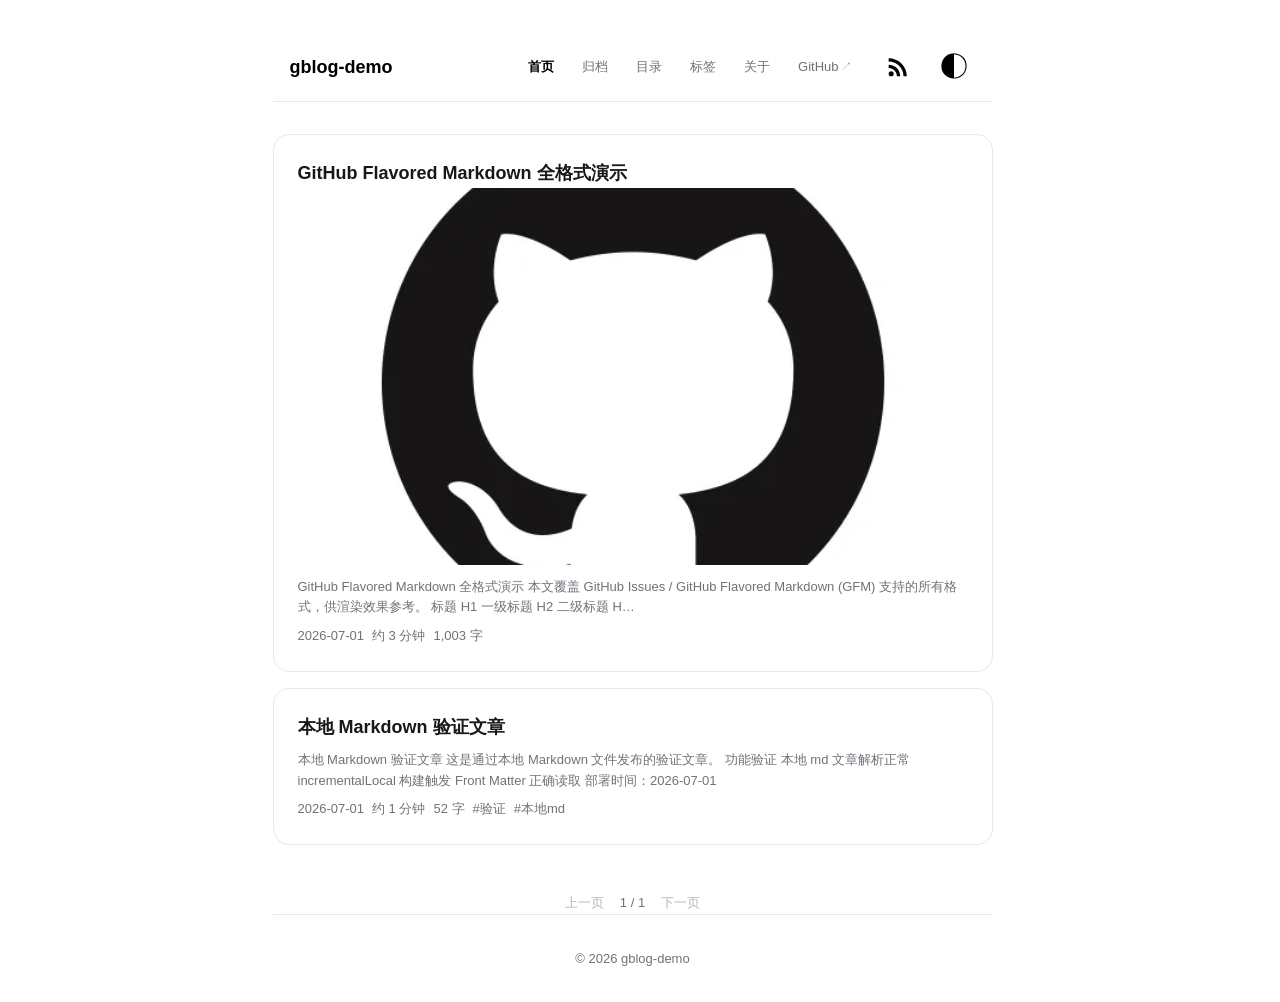
==== commit 19cb64c4: "verify: remediation full acceptance build" ====
--- a/index.html
+++ b/index.html
@@ -3,14 +3,14 @@
   <head>
 <meta charset="UTF-8" />
     <meta name="viewport" content="width=device-width, initial-scale=1.0" />
-    <title>My Blog</title>
+    <title>gblog-demo</title>
     <meta name="description" content="A static blog built from GitHub Issues and local Markdown" />
     <meta property="og:type" content="website" />
-    <meta property="og:title" content="My Blog" />
-    <meta property="og:site_name" content="My Blog" />
+    <meta property="og:title" content="gblog-demo" />
+    <meta property="og:site_name" content="gblog-demo" />
     <meta property="og:description" content="A static blog built from GitHub Issues and local Markdown" />
     <meta name="twitter:card" content="summary" />
-    <meta name="twitter:title" content="My Blog" />
+    <meta name="twitter:title" content="gblog-demo" />
     <meta name="twitter:description" content="A static blog built from GitHub Issues and local Markdown" />
     
     
@@ -19,7 +19,7 @@
     <!-- 字体: 全部使用系统字体栈 (不加载 web 字体, 不连第三方 CDN); 字体族见皮肤 --gb-font-*. -->
     <script>window.__data={site:fetch("./site.json").then(function(r){return r.json()}).catch(function(){return{}}),years:fetch("./data/years.json").then(function(r){return r.json()}).catch(function(){return[]})}</script>
     <script>window.__content={"toc":true,"tocMinHeadings":2,"tocCollapseBelow":5,"codeCopy":true,"imageZoom":true,"share":{"enabled":true,"networks":["copy","x","telegram","weibo"]},"widgets":true}</script>
-    <script>window.__chrome=fetch((document.documentElement.dataset.root||"./")+"chrome.json").then(function(F){return F.json()}).catch(function(){return null});(function(){var F="theme";function M(){try{return localStorage.getItem(F)}catch(q){return null}}function I(){return M()||"system"}function O(){return window.matchMedia&&window.matchMedia("(prefers-color-scheme: dark)").matches}function J(q){return q==="dark"||q!=="light"&&O()}function A(){var q=I(),z=J(q);document.documentElement.classList.toggle("dark",z),document.documentElement.dataset.theme=q;var w=document.querySelector("iframe.giscus-frame");if(w&&w.contentWindow)w.contentWindow.postMessage({giscus:{setConfig:{theme:z?"https://your-name.github.io/your-site/giscus-dark.css":"https://your-name.github.io/your-site/giscus-light.css"}}},"https://giscus.app")}A();function P(){var q=J(I())?"light":"dark";try{localStorage.setItem(F,q)}catch(z){}A()}function L(){var q=location.pathname.split("/").pop()||"index.html",z=document.querySelectorAll(".site-nav a");for(var w=0;w<z.length;w++){var G=(z[w].getAttribute("href")||"").split("/").pop();if(G&&G===q)z[w].setAttribute("aria-current","page")}}function Q(){var q=document.querySelector(".site-header");if(!q)return;var z=window.scrollY||0,w=!1;function G(){w=!1;var B=window.scrollY||0;q.classList.toggle("is-scrolled",B>4);var R=window.matchMedia("(max-width: 767px)").matches;if(!R)q.classList.remove("is-hidden");else if(B<=8||B<z-4)q.classList.remove("is-hidden");else if(B>z+6)q.classList.add("is-hidden");z=B}window.addEventListener("scroll",function(){if(!w)w=!0,requestAnimationFrame(G)},{passive:!0})}if(document.addEventListener("DOMContentLoaded",function(){var q=document.getElementById("theme-toggle");if(q)q.addEventListener("click",P);L(),Q(),A()}),document.addEventListener("chrome:ready",L),window.matchMedia)window.matchMedia("(prefers-color-scheme: dark)").addEventListener("change",function(){if(I()==="system")A()});window.addEventListener("message",function(q){if(q.origin==="https://giscus.app"&&q.data&&q.data.giscus)A()})})();</script>
+    <script>window.__chrome=fetch((document.documentElement.dataset.root||"./")+"chrome.json").then(function(F){return F.json()}).catch(function(){return null});(function(){var F="theme";function M(){try{return localStorage.getItem(F)}catch(q){return null}}function I(){return M()||"system"}function O(){return window.matchMedia&&window.matchMedia("(prefers-color-scheme: dark)").matches}function J(q){return q==="dark"||q!=="light"&&O()}function A(){var q=I(),z=J(q);document.documentElement.classList.toggle("dark",z),document.documentElement.dataset.theme=q;var w=document.querySelector("iframe.giscus-frame");if(w&&w.contentWindow)w.contentWindow.postMessage({giscus:{setConfig:{theme:z?"https://night2049.github.io/gblog-demo/giscus-dark.css":"https://night2049.github.io/gblog-demo/giscus-light.css"}}},"https://giscus.app")}A();function P(){var q=J(I())?"light":"dark";try{localStorage.setItem(F,q)}catch(z){}A()}function L(){var q=location.pathname.split("/").pop()||"index.html",z=document.querySelectorAll(".site-nav a");for(var w=0;w<z.length;w++){var G=(z[w].getAttribute("href")||"").split("/").pop();if(G&&G===q)z[w].setAttribute("aria-current","page")}}function Q(){var q=document.querySelector(".site-header");if(!q)return;var z=window.scrollY||0,w=!1;function G(){w=!1;var B=window.scrollY||0;q.classList.toggle("is-scrolled",B>4);var R=window.matchMedia("(max-width: 767px)").matches;if(!R)q.classList.remove("is-hidden");else if(B<=8||B<z-4)q.classList.remove("is-hidden");else if(B>z+6)q.classList.add("is-hidden");z=B}window.addEventListener("scroll",function(){if(!w)w=!0,requestAnimationFrame(G)},{passive:!0})}if(document.addEventListener("DOMContentLoaded",function(){var q=document.getElementById("theme-toggle");if(q)q.addEventListener("click",P);L(),Q(),A()}),document.addEventListener("chrome:ready",L),window.matchMedia)window.matchMedia("(prefers-color-scheme: dark)").addEventListener("change",function(){if(I()==="system")A()});window.addEventListener("message",function(q){if(q.origin==="https://giscus.app"&&q.data&&q.data.giscus)A()})})();</script>
     <!-- app.css 置于内联脚本之后: 内联 kickoff/无闪烁脚本不被样式表加载阻塞 (规范: CSS 后的脚本须等样式表), 确保 fetch 最早发起. -->
     <link rel="stylesheet" href="./app.css" />
 
